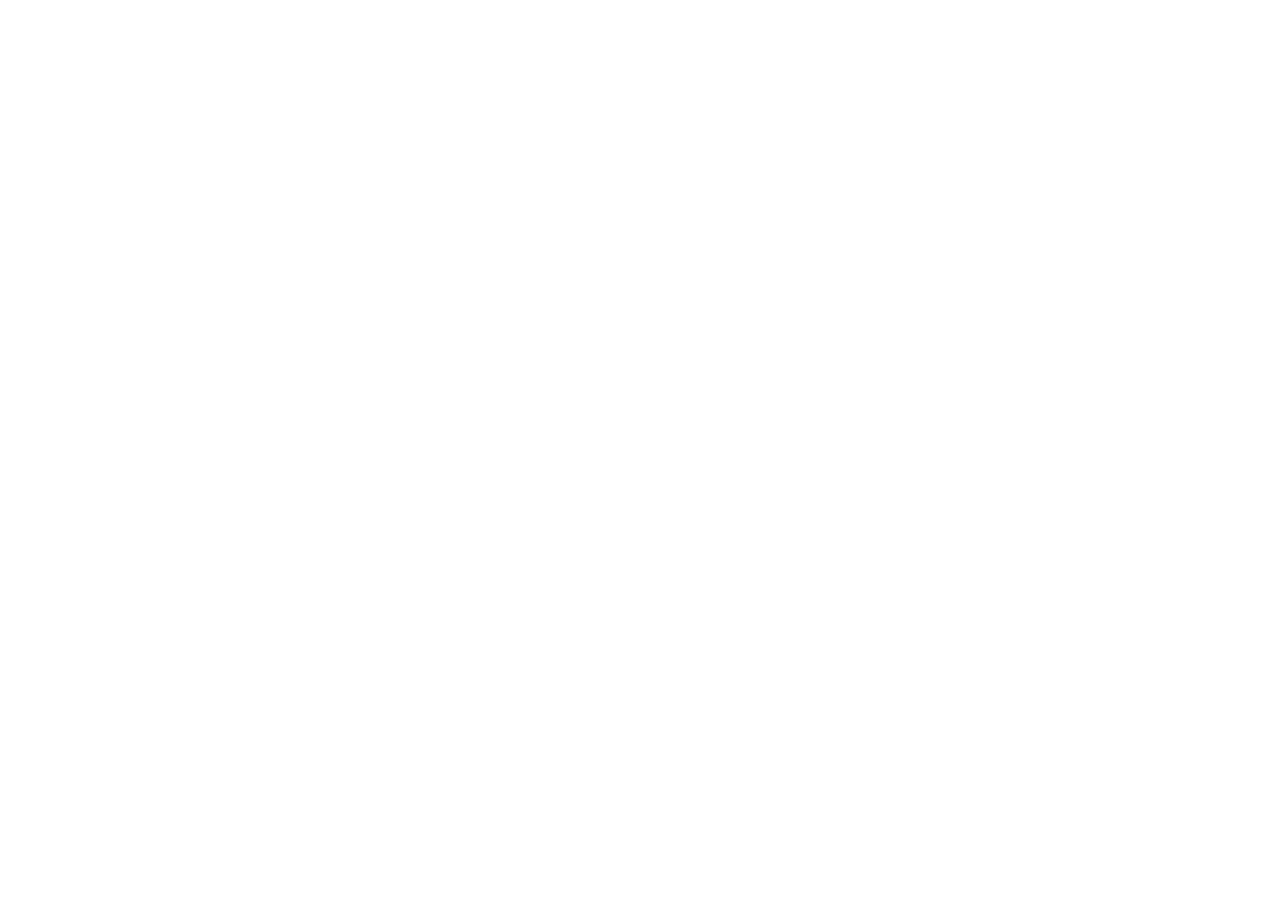
==== index.html @ 74f92b91 "初始化大事件项目" ====
<!DOCTYPE html>
<html lang="en">
    <head>
        <meta charset="UTF-8" />
        <meta name="viewport" content="width=device-width, initial-scale=1.0" />
        <title>大事件后台页面</title>
    </head>
    <body></body>
</html>
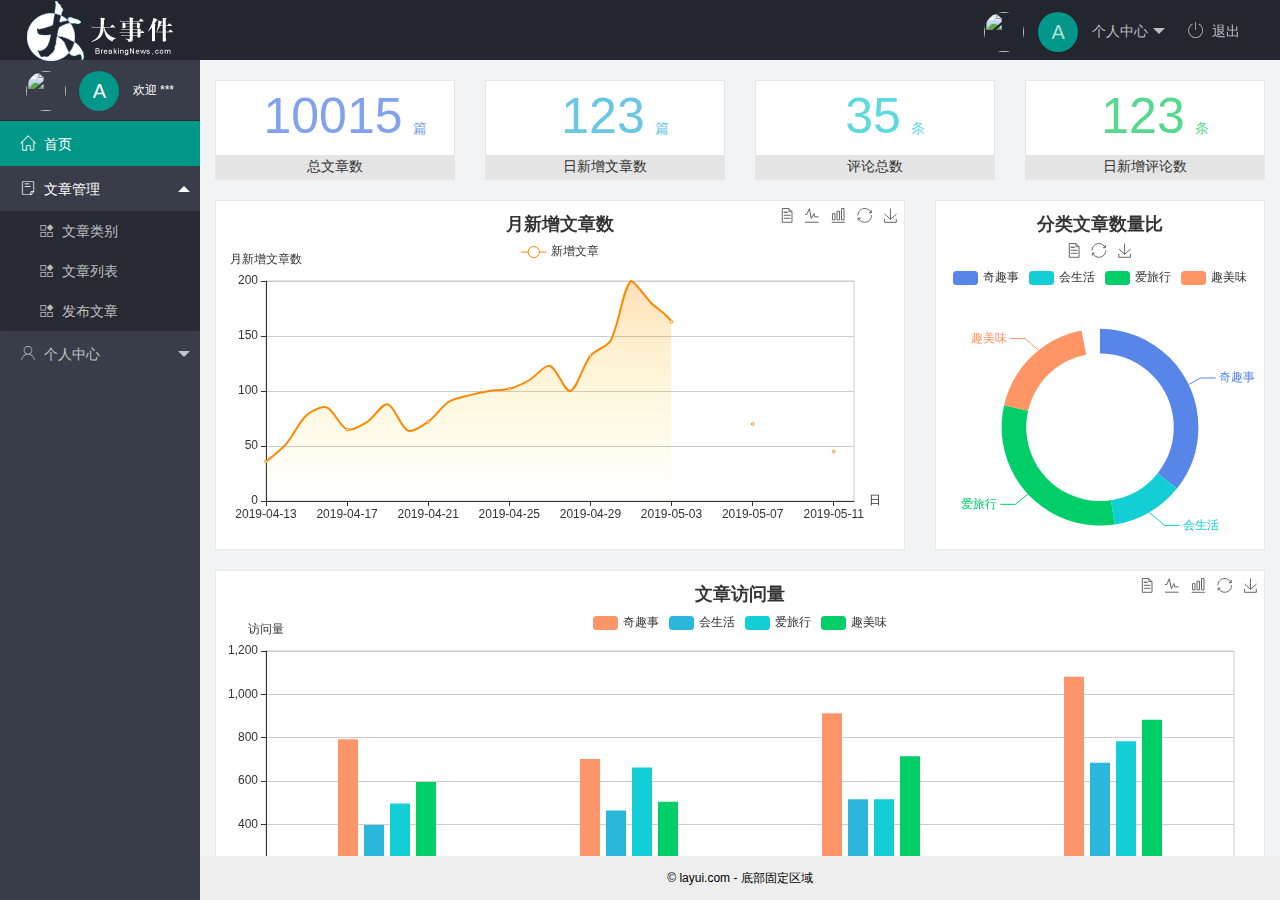
==== commit 07fc33dc: "首页功能完成" ====
--- a/index.html
+++ b/index.html
@@ -4,6 +4,138 @@
         <meta charset="UTF-8" />
         <meta name="viewport" content="width=device-width, initial-scale=1.0" />
         <title>大事件后台页面</title>
+        <link rel="stylesheet" href="/assets/lib/layui/css/layui.css" />
+        <link rel="stylesheet" href="/assets/fonts/iconfont.css" />
+        <link rel="stylesheet" href="/assets/css/index.css" />
     </head>
-    <body></body>
+    <body class="layui-layout-body">
+        <div class="layui-layout layui-layout-admin">
+            <div class="layui-header">
+                <div class="layui-logo">
+                    <img src="/assets/images/logo.png" alt="" />
+                </div>
+                <!-- 头部区域（可配合layui已有的水平导航） -->
+                <ul class="layui-nav layui-layout-right">
+                    <li class="layui-nav-item">
+                        <a href="javascript:;">
+                            <img
+                                src="http://t.cn/RCzsdCq"
+                                class="layui-nav-img"
+                            />
+                            <span class="text-avatar">A</span>
+                            个人中心
+                        </a>
+                        <dl class="layui-nav-child">
+                            <dd><a href="">基本资料</a></dd>
+                            <dd><a href="">更换头像</a></dd>
+                            <dd><a href="">更换密码</a></dd>
+                        </dl>
+                    </li>
+                    <li class="layui-nav-item">
+                        <a id="btnLogout" href="javascript:;"
+                            ><span class="iconfont icon-tuichu"></span>退出</a
+                        >
+                    </li>
+                </ul>
+            </div>
+
+            <div class="layui-side layui-bg-black">
+                <div class="layui-side-scroll">
+                    <div class="userinfo">
+                        <img src="http://t.cn/RCzsdCq" class="layui-nav-img" />
+                        <span class="text-avatar">A</span>
+                        <span id="welcome">欢迎 ***</span>
+                    </div>
+                    <!-- 左侧导航区域（可配合layui已有的垂直导航） -->
+                    <ul class="layui-nav layui-nav-tree" lay-shrink="all">
+                        <li class="layui-nav-item layui-this">
+                            <a href="/home/dashboard.html" target="fm"
+                                ><span class="iconfont icon-home"></span>首页</a
+                            >
+                        </li>
+                        <li class="layui-nav-item layui-nav-itemed">
+                            <a class="" href="javascript:;"
+                                ><span class="iconfont icon-16"></span
+                                >文章管理</a
+                            >
+                            <dl class="layui-nav-child">
+                                <dd>
+                                    <a href="javascript:;"
+                                        ><i
+                                            class="layui-icon layui-icon-app"
+                                        ></i
+                                        >文章类别</a
+                                    >
+                                </dd>
+                                <dd>
+                                    <a href="javascript:;"
+                                        ><i
+                                            class="layui-icon layui-icon-app"
+                                        ></i
+                                        >文章列表</a
+                                    >
+                                </dd>
+                                <dd>
+                                    <a href="javascript:;"
+                                        ><i
+                                            class="layui-icon layui-icon-app"
+                                        ></i
+                                        >发布文章</a
+                                    >
+                                </dd>
+                            </dl>
+                        </li>
+                        <li class="layui-nav-item">
+                            <a href="javascript:;"
+                                ><span class="iconfont icon-user"></span
+                                >个人中心</a
+                            >
+                            <dl class="layui-nav-child">
+                                <dd>
+                                    <a href="javascript:;"
+                                        ><i
+                                            class="layui-icon layui-icon-app"
+                                        ></i
+                                        >基本资料</a
+                                    >
+                                </dd>
+                                <dd>
+                                    <a href="javascript:;"
+                                        ><i
+                                            class="layui-icon layui-icon-app"
+                                        ></i
+                                        >更换头像</a
+                                    >
+                                </dd>
+                                <dd>
+                                    <a href="javascript:;"
+                                        ><i
+                                            class="layui-icon layui-icon-app"
+                                        ></i
+                                        >重置密码</a
+                                    >
+                                </dd>
+                            </dl>
+                        </li>
+                    </ul>
+                </div>
+            </div>
+
+            <div class="layui-body">
+                <!-- 内容主体区域 -->
+                <!-- <div style="padding: 15px;">内容主体区域</div> -->
+
+                <iframe name="fm" src="/home/dashboard.html"></iframe>
+            </div>
+
+            <div class="layui-footer">
+                <!-- 底部固定区域 -->
+                © layui.com - 底部固定区域
+            </div>
+        </div>
+        <script src="/assets/lib/layui/layui.all.js"></script>
+        <script src="/assets/lib/jquery.js"></script>
+        <script src="/assets/js/baseAPI.js"></script>
+        <script src="/assets/js/index.js"></script>
+    </body>
 </html>
--- a/assets/lib/layui/css/layui.css
+++ b/assets/lib/layui/css/layui.css
@@ -0,0 +1,2 @@
+/** layui-v2.5.5 MIT License By https://www.layui.com */
+ .layui-inline,img{display:inline-block;vertical-align:middle}h1,h2,h3,h4,h5,h6{font-weight:400}.layui-edge,.layui-header,.layui-inline,.layui-main{position:relative}.layui-body,.layui-edge,.layui-elip{overflow:hidden}.layui-btn,.layui-edge,.layui-inline,img{vertical-align:middle}.layui-btn,.layui-disabled,.layui-icon,.layui-unselect{-moz-user-select:none;-webkit-user-select:none;-ms-user-select:none}.layui-elip,.layui-form-checkbox span,.layui-form-pane .layui-form-label{text-overflow:ellipsis;white-space:nowrap}.layui-breadcrumb,.layui-tree-btnGroup{visibility:hidden}blockquote,body,button,dd,div,dl,dt,form,h1,h2,h3,h4,h5,h6,input,li,ol,p,pre,td,textarea,th,ul{margin:0;padding:0;-webkit-tap-highlight-color:rgba(0,0,0,0)}a:active,a:hover{outline:0}img{border:none}li{list-style:none}table{border-collapse:collapse;border-spacing:0}h4,h5,h6{font-size:100%}button,input,optgroup,option,select,textarea{font-family:inherit;font-size:inherit;font-style:inherit;font-weight:inherit;outline:0}pre{white-space:pre-wrap;white-space:-moz-pre-wrap;white-space:-pre-wrap;white-space:-o-pre-wrap;word-wrap:break-word}body{line-height:24px;font:14px Helvetica Neue,Helvetica,PingFang SC,Tahoma,Arial,sans-serif}hr{height:1px;margin:10px 0;border:0;clear:both}a{color:#333;text-decoration:none}a:hover{color:#777}a cite{font-style:normal;*cursor:pointer}.layui-border-box,.layui-border-box *{box-sizing:border-box}.layui-box,.layui-box *{box-sizing:content-box}.layui-clear{clear:both;*zoom:1}.layui-clear:after{content:'\20';clear:both;*zoom:1;display:block;height:0}.layui-inline{*display:inline;*zoom:1}.layui-edge{display:inline-block;width:0;height:0;border-width:6px;border-style:dashed;border-color:transparent}.layui-edge-top{top:-4px;border-bottom-color:#999;border-bottom-style:solid}.layui-edge-right{border-left-color:#999;border-left-style:solid}.layui-edge-bottom{top:2px;border-top-color:#999;border-top-style:solid}.layui-edge-left{border-right-color:#999;border-right-style:solid}.layui-disabled,.layui-disabled:hover{color:#d2d2d2!important;cursor:not-allowed!important}.layui-circle{border-radius:100%}.layui-show{display:block!important}.layui-hide{display:none!important}@font-face{font-family:layui-icon;src:url(../font/iconfont.eot?v=250);src:url(../font/iconfont.eot?v=250#iefix) format('embedded-opentype'),url(../font/iconfont.woff2?v=250) format('woff2'),url(../font/iconfont.woff?v=250) format('woff'),url(../font/iconfont.ttf?v=250) format('truetype'),url(../font/iconfont.svg?v=250#layui-icon) format('svg')}.layui-icon{font-family:layui-icon!important;font-size:16px;font-style:normal;-webkit-font-smoothing:antialiased;-moz-osx-font-smoothing:grayscale}.layui-icon-reply-fill:before{content:"\e611"}.layui-icon-set-fill:before{content:"\e614"}.layui-icon-menu-fill:before{content:"\e60f"}.layui-icon-search:before{content:"\e615"}.layui-icon-share:before{content:"\e641"}.layui-icon-set-sm:before{content:"\e620"}.layui-icon-engine:before{content:"\e628"}.layui-icon-close:before{content:"\1006"}.layui-icon-close-fill:before{content:"\1007"}.layui-icon-chart-screen:before{content:"\e629"}.layui-icon-star:before{content:"\e600"}.layui-icon-circle-dot:before{content:"\e617"}.layui-icon-chat:before{content:"\e606"}.layui-icon-release:before{content:"\e609"}.layui-icon-list:before{content:"\e60a"}.layui-icon-chart:before{content:"\e62c"}.layui-icon-ok-circle:before{content:"\1005"}.layui-icon-layim-theme:before{content:"\e61b"}.layui-icon-table:before{content:"\e62d"}.layui-icon-right:before{content:"\e602"}.layui-icon-left:before{content:"\e603"}.layui-icon-cart-simple:before{content:"\e698"}.layui-icon-face-cry:before{content:"\e69c"}.layui-icon-face-smile:before{content:"\e6af"}.layui-icon-survey:before{content:"\e6b2"}.layui-icon-tree:before{content:"\e62e"}.layui-icon-upload-circle:before{content:"\e62f"}.layui-icon-add-circle:before{content:"\e61f"}.layui-icon-download-circle:before{content:"\e601"}.layui-icon-templeate-1:before{content:"\e630"}.layui-icon-util:before{content:"\e631"}.layui-icon-face-surprised:before{content:"\e664"}.layui-icon-edit:before{content:"\e642"}.layui-icon-speaker:before{content:"\e645"}.layui-icon-down:before{content:"\e61a"}.layui-icon-file:before{content:"\e621"}.layui-icon-layouts:before{content:"\e632"}.layui-icon-rate-half:before{content:"\e6c9"}.layui-icon-add-circle-fine:before{content:"\e608"}.layui-icon-prev-circle:before{content:"\e633"}.layui-icon-read:before{content:"\e705"}.layui-icon-404:before{content:"\e61c"}.layui-icon-carousel:before{content:"\e634"}.layui-icon-help:before{content:"\e607"}.layui-icon-code-circle:before{content:"\e635"}.layui-icon-water:before{content:"\e636"}.layui-icon-username:before{content:"\e66f"}.layui-icon-find-fill:before{content:"\e670"}.layui-icon-about:before{content:"\e60b"}.layui-icon-location:before{content:"\e715"}.layui-icon-up:before{content:"\e619"}.layui-icon-pause:before{content:"\e651"}.layui-icon-date:before{content:"\e637"}.layui-icon-layim-uploadfile:before{content:"\e61d"}.layui-icon-delete:before{content:"\e640"}.layui-icon-play:before{content:"\e652"}.layui-icon-top:before{content:"\e604"}.layui-icon-friends:before{content:"\e612"}.layui-icon-refresh-3:before{content:"\e9aa"}.layui-icon-ok:before{content:"\e605"}.layui-icon-layer:before{content:"\e638"}.layui-icon-face-smile-fine:before{content:"\e60c"}.layui-icon-dollar:before{content:"\e659"}.layui-icon-group:before{content:"\e613"}.layui-icon-layim-download:before{content:"\e61e"}.layui-icon-picture-fine:before{content:"\e60d"}.layui-icon-link:before{content:"\e64c"}.layui-icon-diamond:before{content:"\e735"}.layui-icon-log:before{content:"\e60e"}.layui-icon-rate-solid:before{content:"\e67a"}.layui-icon-fonts-del:before{content:"\e64f"}.layui-icon-unlink:before{content:"\e64d"}.layui-icon-fonts-clear:before{content:"\e639"}.layui-icon-triangle-r:before{content:"\e623"}.layui-icon-circle:before{content:"\e63f"}.layui-icon-radio:before{content:"\e643"}.layui-icon-align-center:before{content:"\e647"}.layui-icon-align-right:before{content:"\e648"}.layui-icon-align-left:before{content:"\e649"}.layui-icon-loading-1:before{content:"\e63e"}.layui-icon-return:before{content:"\e65c"}.layui-icon-fonts-strong:before{content:"\e62b"}.layui-icon-upload:before{content:"\e67c"}.layui-icon-dialogue:before{content:"\e63a"}.layui-icon-video:before{content:"\e6ed"}.layui-icon-headset:before{content:"\e6fc"}.layui-icon-cellphone-fine:before{content:"\e63b"}.layui-icon-add-1:before{content:"\e654"}.layui-icon-face-smile-b:before{content:"\e650"}.layui-icon-fonts-html:before{content:"\e64b"}.layui-icon-form:before{content:"\e63c"}.layui-icon-cart:before{content:"\e657"}.layui-icon-camera-fill:before{content:"\e65d"}.layui-icon-tabs:before{content:"\e62a"}.layui-icon-fonts-code:before{content:"\e64e"}.layui-icon-fire:before{content:"\e756"}.layui-icon-set:before{content:"\e716"}.layui-icon-fonts-u:before{content:"\e646"}.layui-icon-triangle-d:before{content:"\e625"}.layui-icon-tips:before{content:"\e702"}.layui-icon-picture:before{content:"\e64a"}.layui-icon-more-vertical:before{content:"\e671"}.layui-icon-flag:before{content:"\e66c"}.layui-icon-loading:before{content:"\e63d"}.layui-icon-fonts-i:before{content:"\e644"}.layui-icon-refresh-1:before{content:"\e666"}.layui-icon-rmb:before{content:"\e65e"}.layui-icon-home:before{content:"\e68e"}.layui-icon-user:before{content:"\e770"}.layui-icon-notice:before{content:"\e667"}.layui-icon-login-weibo:before{content:"\e675"}.layui-icon-voice:before{content:"\e688"}.layui-icon-upload-drag:before{content:"\e681"}.layui-icon-login-qq:before{content:"\e676"}.layui-icon-snowflake:before{content:"\e6b1"}.layui-icon-file-b:before{content:"\e655"}.layui-icon-template:before{content:"\e663"}.layui-icon-auz:before{content:"\e672"}.layui-icon-console:before{content:"\e665"}.layui-icon-app:before{content:"\e653"}.layui-icon-prev:before{content:"\e65a"}.layui-icon-website:before{content:"\e7ae"}.layui-icon-next:before{content:"\e65b"}.layui-icon-component:before{content:"\e857"}.layui-icon-more:before{content:"\e65f"}.layui-icon-login-wechat:before{content:"\e677"}.layui-icon-shrink-right:before{content:"\e668"}.layui-icon-spread-left:before{content:"\e66b"}.layui-icon-camera:before{content:"\e660"}.layui-icon-note:before{content:"\e66e"}.layui-icon-refresh:before{content:"\e669"}.layui-icon-female:before{content:"\e661"}.layui-icon-male:before{content:"\e662"}.layui-icon-password:before{content:"\e673"}.layui-icon-senior:before{content:"\e674"}.layui-icon-theme:before{content:"\e66a"}.layui-icon-tread:before{content:"\e6c5"}.layui-icon-praise:before{content:"\e6c6"}.layui-icon-star-fill:before{content:"\e658"}.layui-icon-rate:before{content:"\e67b"}.layui-icon-template-1:before{content:"\e656"}.layui-icon-vercode:before{content:"\e679"}.layui-icon-cellphone:before{content:"\e678"}.layui-icon-screen-full:before{content:"\e622"}.layui-icon-screen-restore:before{content:"\e758"}.layui-icon-cols:before{content:"\e610"}.layui-icon-export:before{content:"\e67d"}.layui-icon-print:before{content:"\e66d"}.layui-icon-slider:before{content:"\e714"}.layui-icon-addition:before{content:"\e624"}.layui-icon-subtraction:before{content:"\e67e"}.layui-icon-service:before{content:"\e626"}.layui-icon-transfer:before{content:"\e691"}.layui-main{width:1140px;margin:0 auto}.layui-header{z-index:1000;height:60px}.layui-header a:hover{transition:all .5s;-webkit-transition:all .5s}.layui-side{position:fixed;left:0;top:0;bottom:0;z-index:999;width:200px;overflow-x:hidden}.layui-side-scroll{position:relative;width:220px;height:100%;overflow-x:hidden}.layui-body{position:absolute;left:200px;right:0;top:0;bottom:0;z-index:998;width:auto;overflow-y:auto;box-sizing:border-box}.layui-layout-body{overflow:hidden}.layui-layout-admin .layui-header{background-color:#23262E}.layui-layout-admin .layui-side{top:60px;width:200px;overflow-x:hidden}.layui-layout-admin .layui-body{position:fixed;top:60px;bottom:44px}.layui-layout-admin .layui-main{width:auto;margin:0 15px}.layui-layout-admin .layui-footer{position:fixed;left:200px;right:0;bottom:0;height:44px;line-height:44px;padding:0 15px;background-color:#eee}.layui-layout-admin .layui-logo{position:absolute;left:0;top:0;width:200px;height:100%;line-height:60px;text-align:center;color:#009688;font-size:16px}.layui-layout-admin .layui-header .layui-nav{background:0 0}.layui-layout-left{position:absolute!important;left:200px;top:0}.layui-layout-right{position:absolute!important;right:0;top:0}.layui-container{position:relative;margin:0 auto;padding:0 15px;box-sizing:border-box}.layui-fluid{position:relative;margin:0 auto;padding:0 15px}.layui-row:after,.layui-row:before{content:'';display:block;clear:both}.layui-col-lg1,.layui-col-lg10,.layui-col-lg11,.layui-col-lg12,.layui-col-lg2,.layui-col-lg3,.layui-col-lg4,.layui-col-lg5,.layui-col-lg6,.layui-col-lg7,.layui-col-lg8,.layui-col-lg9,.layui-col-md1,.layui-col-md10,.layui-col-md11,.layui-col-md12,.layui-col-md2,.layui-col-md3,.layui-col-md4,.layui-col-md5,.layui-col-md6,.layui-col-md7,.layui-col-md8,.layui-col-md9,.layui-col-sm1,.layui-col-sm10,.layui-col-sm11,.layui-col-sm12,.layui-col-sm2,.layui-col-sm3,.layui-col-sm4,.layui-col-sm5,.layui-col-sm6,.layui-col-sm7,.layui-col-sm8,.layui-col-sm9,.layui-col-xs1,.layui-col-xs10,.layui-col-xs11,.layui-col-xs12,.layui-col-xs2,.layui-col-xs3,.layui-col-xs4,.layui-col-xs5,.layui-col-xs6,.layui-col-xs7,.layui-col-xs8,.layui-col-xs9{position:relative;display:block;box-sizing:border-box}.layui-col-xs1,.layui-col-xs10,.layui-col-xs11,.layui-col-xs12,.layui-col-xs2,.layui-col-xs3,.layui-col-xs4,.layui-col-xs5,.layui-col-xs6,.layui-col-xs7,.layui-col-xs8,.layui-col-xs9{float:left}.layui-col-xs1{width:8.33333333%}.layui-col-xs2{width:16.66666667%}.layui-col-xs3{width:25%}.layui-col-xs4{width:33.33333333%}.layui-col-xs5{width:41.66666667%}.layui-col-xs6{width:50%}.layui-col-xs7{width:58.33333333%}.layui-col-xs8{width:66.66666667%}.layui-col-xs9{width:75%}.layui-col-xs10{width:83.33333333%}.layui-col-xs11{width:91.66666667%}.layui-col-xs12{width:100%}.layui-col-xs-offset1{margin-left:8.33333333%}.layui-col-xs-offset2{margin-left:16.66666667%}.layui-col-xs-offset3{margin-left:25%}.layui-col-xs-offset4{margin-left:33.33333333%}.layui-col-xs-offset5{margin-left:41.66666667%}.layui-col-xs-offset6{margin-left:50%}.layui-col-xs-offset7{margin-left:58.33333333%}.layui-col-xs-offset8{margin-left:66.66666667%}.layui-col-xs-offset9{margin-left:75%}.layui-col-xs-offset10{margin-left:83.33333333%}.layui-col-xs-offset11{margin-left:91.66666667%}.layui-col-xs-offset12{margin-left:100%}@media screen and (max-width:768px){.layui-hide-xs{display:none!important}.layui-show-xs-block{display:block!important}.layui-show-xs-inline{display:inline!important}.layui-show-xs-inline-block{display:inline-block!important}}@media screen and (min-width:768px){.layui-container{width:750px}.layui-hide-sm{display:none!important}.layui-show-sm-block{display:block!important}.layui-show-sm-inline{display:inline!important}.layui-show-sm-inline-block{display:inline-block!important}.layui-col-sm1,.layui-col-sm10,.layui-col-sm11,.layui-col-sm12,.layui-col-sm2,.layui-col-sm3,.layui-col-sm4,.layui-col-sm5,.layui-col-sm6,.layui-col-sm7,.layui-col-sm8,.layui-col-sm9{float:left}.layui-col-sm1{width:8.33333333%}.layui-col-sm2{width:16.66666667%}.layui-col-sm3{width:25%}.layui-col-sm4{width:33.33333333%}.layui-col-sm5{width:41.66666667%}.layui-col-sm6{width:50%}.layui-col-sm7{width:58.33333333%}.layui-col-sm8{width:66.66666667%}.layui-col-sm9{width:75%}.layui-col-sm10{width:83.33333333%}.layui-col-sm11{width:91.66666667%}.layui-col-sm12{width:100%}.layui-col-sm-offset1{margin-left:8.33333333%}.layui-col-sm-offset2{margin-left:16.66666667%}.layui-col-sm-offset3{margin-left:25%}.layui-col-sm-offset4{margin-left:33.33333333%}.layui-col-sm-offset5{margin-left:41.66666667%}.layui-col-sm-offset6{margin-left:50%}.layui-col-sm-offset7{margin-left:58.33333333%}.layui-col-sm-offset8{margin-left:66.66666667%}.layui-col-sm-offset9{margin-left:75%}.layui-col-sm-offset10{margin-left:83.33333333%}.layui-col-sm-offset11{margin-left:91.66666667%}.layui-col-sm-offset12{margin-left:100%}}@media screen and (min-width:992px){.layui-container{width:970px}.layui-hide-md{display:none!important}.layui-show-md-block{display:block!important}.layui-show-md-inline{display:inline!important}.layui-show-md-inline-block{display:inline-block!important}.layui-col-md1,.layui-col-md10,.layui-col-md11,.layui-col-md12,.layui-col-md2,.layui-col-md3,.layui-col-md4,.layui-col-md5,.layui-col-md6,.layui-col-md7,.layui-col-md8,.layui-col-md9{float:left}.layui-col-md1{width:8.33333333%}.layui-col-md2{width:16.66666667%}.layui-col-md3{width:25%}.layui-col-md4{width:33.33333333%}.layui-col-md5{width:41.66666667%}.layui-col-md6{width:50%}.layui-col-md7{width:58.33333333%}.layui-col-md8{width:66.66666667%}.layui-col-md9{width:75%}.layui-col-md10{width:83.33333333%}.layui-col-md11{width:91.66666667%}.layui-col-md12{width:100%}.layui-col-md-offset1{margin-left:8.33333333%}.layui-col-md-offset2{margin-left:16.66666667%}.layui-col-md-offset3{margin-left:25%}.layui-col-md-offset4{margin-left:33.33333333%}.layui-col-md-offset5{margin-left:41.66666667%}.layui-col-md-offset6{margin-left:50%}.layui-col-md-offset7{margin-left:58.33333333%}.layui-col-md-offset8{margin-left:66.66666667%}.layui-col-md-offset9{margin-left:75%}.layui-col-md-offset10{margin-left:83.33333333%}.layui-col-md-offset11{margin-left:91.66666667%}.layui-col-md-offset12{margin-left:100%}}@media screen and (min-width:1200px){.layui-container{width:1170px}.layui-hide-lg{display:none!important}.layui-show-lg-block{display:block!important}.layui-show-lg-inline{display:inline!important}.layui-show-lg-inline-block{display:inline-block!important}.layui-col-lg1,.layui-col-lg10,.layui-col-lg11,.layui-col-lg12,.layui-col-lg2,.layui-col-lg3,.layui-col-lg4,.layui-col-lg5,.layui-col-lg6,.layui-col-lg7,.layui-col-lg8,.layui-col-lg9{float:left}.layui-col-lg1{width:8.33333333%}.layui-col-lg2{width:16.66666667%}.layui-col-lg3{width:25%}.layui-col-lg4{width:33.33333333%}.layui-col-lg5{width:41.66666667%}.layui-col-lg6{width:50%}.layui-col-lg7{width:58.33333333%}.layui-col-lg8{width:66.66666667%}.layui-col-lg9{width:75%}.layui-col-lg10{width:83.33333333%}.layui-col-lg11{width:91.66666667%}.layui-col-lg12{width:100%}.layui-col-lg-offset1{margin-left:8.33333333%}.layui-col-lg-offset2{margin-left:16.66666667%}.layui-col-lg-offset3{margin-left:25%}.layui-col-lg-offset4{margin-left:33.33333333%}.layui-col-lg-offset5{margin-left:41.66666667%}.layui-col-lg-offset6{margin-left:50%}.layui-col-lg-offset7{margin-left:58.33333333%}.layui-col-lg-offset8{margin-left:66.66666667%}.layui-col-lg-offset9{margin-left:75%}.layui-col-lg-offset10{margin-left:83.33333333%}.layui-col-lg-offset11{margin-left:91.66666667%}.layui-col-lg-offset12{margin-left:100%}}.layui-col-space1{margin:-.5px}.layui-col-space1>*{padding:.5px}.layui-col-space3{margin:-1.5px}.layui-col-space3>*{padding:1.5px}.layui-col-space5{margin:-2.5px}.layui-col-space5>*{padding:2.5px}.layui-col-space8{margin:-3.5px}.layui-col-space8>*{padding:3.5px}.layui-col-space10{margin:-5px}.layui-col-space10>*{padding:5px}.layui-col-space12{margin:-6px}.layui-col-space12>*{padding:6px}.layui-col-space15{margin:-7.5px}.layui-col-space15>*{padding:7.5px}.layui-col-space18{margin:-9px}.layui-col-space18>*{padding:9px}.layui-col-space20{margin:-10px}.layui-col-space20>*{padding:10px}.layui-col-space22{margin:-11px}.layui-col-space22>*{padding:11px}.layui-col-space25{margin:-12.5px}.layui-col-space25>*{padding:12.5px}.layui-col-space30{margin:-15px}.layui-col-space30>*{padding:15px}.layui-btn,.layui-input,.layui-select,.layui-textarea,.layui-upload-button{outline:0;-webkit-appearance:none;transition:all .3s;-webkit-transition:all .3s;box-sizing:border-box}.layui-elem-quote{margin-bottom:10px;padding:15px;line-height:22px;border-left:5px solid #009688;border-radius:0 2px 2px 0;background-color:#f2f2f2}.layui-quote-nm{border-style:solid;border-width:1px 1px 1px 5px;background:0 0}.layui-elem-field{margin-bottom:10px;padding:0;border-width:1px;border-style:solid}.layui-elem-field legend{margin-left:20px;padding:0 10px;font-size:20px;font-weight:300}.layui-field-title{margin:10px 0 20px;border-width:1px 0 0}.layui-field-box{padding:10px 15px}.layui-field-title .layui-field-box{padding:10px 0}.layui-progress{position:relative;height:6px;border-radius:20px;background-color:#e2e2e2}.layui-progress-bar{position:absolute;left:0;top:0;width:0;max-width:100%;height:6px;border-radius:20px;text-align:right;background-color:#5FB878;transition:all .3s;-webkit-transition:all .3s}.layui-progress-big,.layui-progress-big .layui-progress-bar{height:18px;line-height:18px}.layui-progress-text{position:relative;top:-20px;line-height:18px;font-size:12px;color:#666}.layui-progress-big .layui-progress-text{position:static;padding:0 10px;color:#fff}.layui-collapse{border-width:1px;border-style:solid;border-radius:2px}.layui-colla-content,.layui-colla-item{border-top-width:1px;border-top-style:solid}.layui-colla-item:first-child{border-top:none}.layui-colla-title{position:relative;height:42px;line-height:42px;padding:0 15px 0 35px;color:#333;background-color:#f2f2f2;cursor:pointer;font-size:14px;overflow:hidden}.layui-colla-content{display:none;padding:10px 15px;line-height:22px;color:#666}.layui-colla-icon{position:absolute;left:15px;top:0;font-size:14px}.layui-card{margin-bottom:15px;border-radius:2px;background-color:#fff;box-shadow:0 1px 2px 0 rgba(0,0,0,.05)}.layui-card:last-child{margin-bottom:0}.layui-card-header{position:relative;height:42px;line-height:42px;padding:0 15px;border-bottom:1px solid #f6f6f6;color:#333;border-radius:2px 2px 0 0;font-size:14px}.layui-bg-black,.layui-bg-blue,.layui-bg-cyan,.layui-bg-green,.layui-bg-orange,.layui-bg-red{color:#fff!important}.layui-card-body{position:relative;padding:10px 15px;line-height:24px}.layui-card-body[pad15]{padding:15px}.layui-card-body[pad20]{padding:20px}.layui-card-body .layui-table{margin:5px 0}.layui-card .layui-tab{margin:0}.layui-panel-window{position:relative;padding:15px;border-radius:0;border-top:5px solid #E6E6E6;background-color:#fff}.layui-auxiliar-moving{position:fixed;left:0;right:0;top:0;bottom:0;width:100%;height:100%;background:0 0;z-index:9999999999}.layui-form-label,.layui-form-mid,.layui-form-select,.layui-input-block,.layui-input-inline,.layui-textarea{position:relative}.layui-bg-red{background-color:#FF5722!important}.layui-bg-orange{background-color:#FFB800!important}.layui-bg-green{background-color:#009688!important}.layui-bg-cyan{background-color:#2F4056!important}.layui-bg-blue{background-color:#1E9FFF!important}.layui-bg-black{background-color:#393D49!important}.layui-bg-gray{background-color:#eee!important;color:#666!important}.layui-badge-rim,.layui-colla-content,.layui-colla-item,.layui-collapse,.layui-elem-field,.layui-form-pane .layui-form-item[pane],.layui-form-pane .layui-form-label,.layui-input,.layui-layedit,.layui-layedit-tool,.layui-quote-nm,.layui-select,.layui-tab-bar,.layui-tab-card,.layui-tab-title,.layui-tab-title .layui-this:after,.layui-textarea{border-color:#e6e6e6}.layui-timeline-item:before,hr{background-color:#e6e6e6}.layui-text{line-height:22px;font-size:14px;color:#666}.layui-text h1,.layui-text h2,.layui-text h3{font-weight:500;color:#333}.layui-text h1{font-size:30px}.layui-text h2{font-size:24px}.layui-text h3{font-size:18px}.layui-text a:not(.layui-btn){color:#01AAED}.layui-text a:not(.layui-btn):hover{text-decoration:underline}.layui-text ul{padding:5px 0 5px 15px}.layui-text ul li{margin-top:5px;list-style-type:disc}.layui-text em,.layui-word-aux{color:#999!important;padding:0 5px!important}.layui-btn{display:inline-block;height:38px;line-height:38px;padding:0 18px;background-color:#009688;color:#fff;white-space:nowrap;text-align:center;font-size:14px;border:none;border-radius:2px;cursor:pointer}.layui-btn:hover{opacity:.8;filter:alpha(opacity=80);color:#fff}.layui-btn:active{opacity:1;filter:alpha(opacity=100)}.layui-btn+.layui-btn{margin-left:10px}.layui-btn-container{font-size:0}.layui-btn-container .layui-btn{margin-right:10px;margin-bottom:10px}.layui-btn-container .layui-btn+.layui-btn{margin-left:0}.layui-table .layui-btn-container .layui-btn{margin-bottom:9px}.layui-btn-radius{border-radius:100px}.layui-btn .layui-icon{margin-right:3px;font-size:18px;vertical-align:bottom;vertical-align:middle\9}.layui-btn-primary{border:1px solid #C9C9C9;background-color:#fff;color:#555}.layui-btn-primary:hover{border-color:#009688;color:#333}.layui-btn-normal{background-color:#1E9FFF}.layui-btn-warm{background-color:#FFB800}.layui-btn-danger{background-color:#FF5722}.layui-btn-checked{background-color:#5FB878}.layui-btn-disabled,.layui-btn-disabled:active,.layui-btn-disabled:hover{border:1px solid #e6e6e6;background-color:#FBFBFB;color:#C9C9C9;cursor:not-allowed;opacity:1}.layui-btn-lg{height:44px;line-height:44px;padding:0 25px;font-size:16px}.layui-btn-sm{height:30px;line-height:30px;padding:0 10px;font-size:12px}.layui-btn-sm i{font-size:16px!important}.layui-btn-xs{height:22px;line-height:22px;padding:0 5px;font-size:12px}.layui-btn-xs i{font-size:14px!important}.layui-btn-group{display:inline-block;vertical-align:middle;font-size:0}.layui-btn-group .layui-btn{margin-left:0!important;margin-right:0!important;border-left:1px solid rgba(255,255,255,.5);border-radius:0}.layui-btn-group .layui-btn-primary{border-left:none}.layui-btn-group .layui-btn-primary:hover{border-color:#C9C9C9;color:#009688}.layui-btn-group .layui-btn:first-child{border-left:none;border-radius:2px 0 0 2px}.layui-btn-group .layui-btn-primary:first-child{border-left:1px solid #c9c9c9}.layui-btn-group .layui-btn:last-child{border-radius:0 2px 2px 0}.layui-btn-group .layui-btn+.layui-btn{margin-left:0}.layui-btn-group+.layui-btn-group{margin-left:10px}.layui-btn-fluid{width:100%}.layui-input,.layui-select,.layui-textarea{height:38px;line-height:1.3;line-height:38px\9;border-width:1px;border-style:solid;background-color:#fff;border-radius:2px}.layui-input::-webkit-input-placeholder,.layui-select::-webkit-input-placeholder,.layui-textarea::-webkit-input-placeholder{line-height:1.3}.layui-input,.layui-textarea{display:block;width:100%;padding-left:10px}.layui-input:hover,.layui-textarea:hover{border-color:#D2D2D2!important}.layui-input:focus,.layui-textarea:focus{border-color:#C9C9C9!important}.layui-textarea{min-height:100px;height:auto;line-height:20px;padding:6px 10px;resize:vertical}.layui-select{padding:0 10px}.layui-form input[type=checkbox],.layui-form input[type=radio],.layui-form select{display:none}.layui-form [lay-ignore]{display:initial}.layui-form-item{margin-bottom:15px;clear:both;*zoom:1}.layui-form-item:after{content:'\20';clear:both;*zoom:1;display:block;height:0}.layui-form-label{float:left;display:block;padding:9px 15px;width:80px;font-weight:400;line-height:20px;text-align:right}.layui-form-label-col{display:block;float:none;padding:9px 0;line-height:20px;text-align:left}.layui-form-item .layui-inline{margin-bottom:5px;margin-right:10px}.layui-input-block{margin-left:110px;min-height:36px}.layui-input-inline{display:inline-block;vertical-align:middle}.layui-form-item .layui-input-inline{float:left;width:190px;margin-right:10px}.layui-form-text .layui-input-inline{width:auto}.layui-form-mid{float:left;display:block;padding:9px 0!important;line-height:20px;margin-right:10px}.layui-form-danger+.layui-form-select .layui-input,.layui-form-danger:focus{border-color:#FF5722!important}.layui-form-select .layui-input{padding-right:30px;cursor:pointer}.layui-form-select .layui-edge{position:absolute;right:10px;top:50%;margin-top:-3px;cursor:pointer;border-width:6px;border-top-color:#c2c2c2;border-top-style:solid;transition:all .3s;-webkit-transition:all .3s}.layui-form-select dl{display:none;position:absolute;left:0;top:42px;padding:5px 0;z-index:899;min-width:100%;border:1px solid #d2d2d2;max-height:300px;overflow-y:auto;background-color:#fff;border-radius:2px;box-shadow:0 2px 4px rgba(0,0,0,.12);box-sizing:border-box}.layui-form-select dl dd,.layui-form-select dl dt{padding:0 10px;line-height:36px;white-space:nowrap;overflow:hidden;text-overflow:ellipsis}.layui-form-select dl dt{font-size:12px;color:#999}.layui-form-select dl dd{cursor:pointer}.layui-form-select dl dd:hover{background-color:#f2f2f2;-webkit-transition:.5s all;transition:.5s all}.layui-form-select .layui-select-group dd{padding-left:20px}.layui-form-select dl dd.layui-select-tips{padding-left:10px!important;color:#999}.layui-form-select dl dd.layui-this{background-color:#5FB878;color:#fff}.layui-form-checkbox,.layui-form-select dl dd.layui-disabled{background-color:#fff}.layui-form-selected dl{display:block}.layui-form-checkbox,.layui-form-checkbox *,.layui-form-switch{display:inline-block;vertical-align:middle}.layui-form-selected .layui-edge{margin-top:-9px;-webkit-transform:rotate(180deg);transform:rotate(180deg);margin-top:-3px\9}:root .layui-form-selected .layui-edge{margin-top:-9px\0/IE9}.layui-form-selectup dl{top:auto;bottom:42px}.layui-select-none{margin:5px 0;text-align:center;color:#999}.layui-select-disabled .layui-disabled{border-color:#eee!important}.layui-select-disabled .layui-edge{border-top-color:#d2d2d2}.layui-form-checkbox{position:relative;height:30px;line-height:30px;margin-right:10px;padding-right:30px;cursor:pointer;font-size:0;-webkit-transition:.1s linear;transition:.1s linear;box-sizing:border-box}.layui-form-checkbox span{padding:0 10px;height:100%;font-size:14px;border-radius:2px 0 0 2px;background-color:#d2d2d2;color:#fff;overflow:hidden}.layui-form-checkbox:hover span{background-color:#c2c2c2}.layui-form-checkbox i{position:absolute;right:0;top:0;width:30px;height:28px;border:1px solid #d2d2d2;border-left:none;border-radius:0 2px 2px 0;color:#fff;font-size:20px;text-align:center}.layui-form-checkbox:hover i{border-color:#c2c2c2;color:#c2c2c2}.layui-form-checked,.layui-form-checked:hover{border-color:#5FB878}.layui-form-checked span,.layui-form-checked:hover span{background-color:#5FB878}.layui-form-checked i,.layui-form-checked:hover i{color:#5FB878}.layui-form-item .layui-form-checkbox{margin-top:4px}.layui-form-checkbox[lay-skin=primary]{height:auto!important;line-height:normal!important;min-width:18px;min-height:18px;border:none!important;margin-right:0;padding-left:28px;padding-right:0;background:0 0}.layui-form-checkbox[lay-skin=primary] span{padding-left:0;padding-right:15px;line-height:18px;background:0 0;color:#666}.layui-form-checkbox[lay-skin=primary] i{right:auto;left:0;width:16px;height:16px;line-height:16px;border:1px solid #d2d2d2;font-size:12px;border-radius:2px;background-color:#fff;-webkit-transition:.1s linear;transition:.1s linear}.layui-form-checkbox[lay-skin=primary]:hover i{border-color:#5FB878;color:#fff}.layui-form-checked[lay-skin=primary] i{border-color:#5FB878!important;background-color:#5FB878;color:#fff}.layui-checkbox-disbaled[lay-skin=primary] span{background:0 0!important;color:#c2c2c2}.layui-checkbox-disbaled[lay-skin=primary]:hover i{border-color:#d2d2d2}.layui-form-item .layui-form-checkbox[lay-skin=primary]{margin-top:10px}.layui-form-switch{position:relative;height:22px;line-height:22px;min-width:35px;padding:0 5px;margin-top:8px;border:1px solid #d2d2d2;border-radius:20px;cursor:pointer;background-color:#fff;-webkit-transition:.1s linear;transition:.1s linear}.layui-form-switch i{position:absolute;left:5px;top:3px;width:16px;height:16px;border-radius:20px;background-color:#d2d2d2;-webkit-transition:.1s linear;transition:.1s linear}.layui-form-switch em{position:relative;top:0;width:25px;margin-left:21px;padding:0!important;text-align:center!important;color:#999!important;font-style:normal!important;font-size:12px}.layui-form-onswitch{border-color:#5FB878;background-color:#5FB878}.layui-checkbox-disbaled,.layui-checkbox-disbaled i{border-color:#e2e2e2!important}.layui-form-onswitch i{left:100%;margin-left:-21px;background-color:#fff}.layui-form-onswitch em{margin-left:5px;margin-right:21px;color:#fff!important}.layui-checkbox-disbaled span{background-color:#e2e2e2!important}.layui-checkbox-disbaled:hover i{color:#fff!important}[lay-radio]{display:none}.layui-form-radio,.layui-form-radio *{display:inline-block;vertical-align:middle}.layui-form-radio{line-height:28px;margin:6px 10px 0 0;padding-right:10px;cursor:pointer;font-size:0}.layui-form-radio *{font-size:14px}.layui-form-radio>i{margin-right:8px;font-size:22px;color:#c2c2c2}.layui-form-radio>i:hover,.layui-form-radioed>i{color:#5FB878}.layui-radio-disbaled>i{color:#e2e2e2!important}.layui-form-pane .layui-form-label{width:110px;padding:8px 15px;height:38px;line-height:20px;border-width:1px;border-style:solid;border-radius:2px 0 0 2px;text-align:center;background-color:#FBFBFB;overflow:hidden;box-sizing:border-box}.layui-form-pane .layui-input-inline{margin-left:-1px}.layui-form-pane .layui-input-block{margin-left:110px;left:-1px}.layui-form-pane .layui-input{border-radius:0 2px 2px 0}.layui-form-pane .layui-form-text .layui-form-label{float:none;width:100%;border-radius:2px;box-sizing:border-box;text-align:left}.layui-form-pane .layui-form-text .layui-input-inline{display:block;margin:0;top:-1px;clear:both}.layui-form-pane .layui-form-text .layui-input-block{margin:0;left:0;top:-1px}.layui-form-pane .layui-form-text .layui-textarea{min-height:100px;border-radius:0 0 2px 2px}.layui-form-pane .layui-form-checkbox{margin:4px 0 4px 10px}.layui-form-pane .layui-form-radio,.layui-form-pane .layui-form-switch{margin-top:6px;margin-left:10px}.layui-form-pane .layui-form-item[pane]{position:relative;border-width:1px;border-style:solid}.layui-form-pane .layui-form-item[pane] .layui-form-label{position:absolute;left:0;top:0;height:100%;border-width:0 1px 0 0}.layui-form-pane .layui-form-item[pane] .layui-input-inline{margin-left:110px}@media screen and (max-width:450px){.layui-form-item .layui-form-label{text-overflow:ellipsis;overflow:hidden;white-space:nowrap}.layui-form-item .layui-inline{display:block;margin-right:0;margin-bottom:20px;clear:both}.layui-form-item .layui-inline:after{content:'\20';clear:both;display:block;height:0}.layui-form-item .layui-input-inline{display:block;float:none;left:-3px;width:auto;margin:0 0 10px 112px}.layui-form-item .layui-input-inline+.layui-form-mid{margin-left:110px;top:-5px;padding:0}.layui-form-item .layui-form-checkbox{margin-right:5px;margin-bottom:5px}}.layui-layedit{border-width:1px;border-style:solid;border-radius:2px}.layui-layedit-tool{padding:3px 5px;border-bottom-width:1px;border-bottom-style:solid;font-size:0}.layedit-tool-fixed{position:fixed;top:0;border-top:1px solid #e2e2e2}.layui-layedit-tool .layedit-tool-mid,.layui-layedit-tool .layui-icon{display:inline-block;vertical-align:middle;text-align:center;font-size:14px}.layui-layedit-tool .layui-icon{position:relative;width:32px;height:30px;line-height:30px;margin:3px 5px;color:#777;cursor:pointer;border-radius:2px}.layui-layedit-tool .layui-icon:hover{color:#393D49}.layui-layedit-tool .layui-icon:active{color:#000}.layui-layedit-tool .layedit-tool-active{background-color:#e2e2e2;color:#000}.layui-layedit-tool .layui-disabled,.layui-layedit-tool .layui-disabled:hover{color:#d2d2d2;cursor:not-allowed}.layui-layedit-tool .layedit-tool-mid{width:1px;height:18px;margin:0 10px;background-color:#d2d2d2}.layedit-tool-html{width:50px!important;font-size:30px!important}.layedit-tool-b,.layedit-tool-code,.layedit-tool-help{font-size:16px!important}.layedit-tool-d,.layedit-tool-face,.layedit-tool-image,.layedit-tool-unlink{font-size:18px!important}.layedit-tool-image input{position:absolute;font-size:0;left:0;top:0;width:100%;height:100%;opacity:.01;filter:Alpha(opacity=1);cursor:pointer}.layui-layedit-iframe iframe{display:block;width:100%}#LAY_layedit_code{overflow:hidden}.layui-laypage{display:inline-block;*display:inline;*zoom:1;vertical-align:middle;margin:10px 0;font-size:0}.layui-laypage>a:first-child,.layui-laypage>a:first-child em{border-radius:2px 0 0 2px}.layui-laypage>a:last-child,.layui-laypage>a:last-child em{border-radius:0 2px 2px 0}.layui-laypage>:first-child{margin-left:0!important}.layui-laypage>:last-child{margin-right:0!important}.layui-laypage a,.layui-laypage button,.layui-laypage input,.layui-laypage select,.layui-laypage span{border:1px solid #e2e2e2}.layui-laypage a,.layui-laypage span{display:inline-block;*display:inline;*zoom:1;vertical-align:middle;padding:0 15px;height:28px;line-height:28px;margin:0 -1px 5px 0;background-color:#fff;color:#333;font-size:12px}.layui-flow-more a *,.layui-laypage input,.layui-table-view select[lay-ignore]{display:inline-block}.layui-laypage a:hover{color:#009688}.layui-laypage em{font-style:normal}.layui-laypage .layui-laypage-spr{color:#999;font-weight:700}.layui-laypage a{text-decoration:none}.layui-laypage .layui-laypage-curr{position:relative}.layui-laypage .layui-laypage-curr em{position:relative;color:#fff}.layui-laypage .layui-laypage-curr .layui-laypage-em{position:absolute;left:-1px;top:-1px;padding:1px;width:100%;height:100%;background-color:#009688}.layui-laypage-em{border-radius:2px}.layui-laypage-next em,.layui-laypage-prev em{font-family:Sim sun;font-size:16px}.layui-laypage .layui-laypage-count,.layui-laypage .layui-laypage-limits,.layui-laypage .layui-laypage-refresh,.layui-laypage .layui-laypage-skip{margin-left:10px;margin-right:10px;padding:0;border:none}.layui-laypage .layui-laypage-limits,.layui-laypage .layui-laypage-refresh{vertical-align:top}.layui-laypage .layui-laypage-refresh i{font-size:18px;cursor:pointer}.layui-laypage select{height:22px;padding:3px;border-radius:2px;cursor:pointer}.layui-laypage .layui-laypage-skip{height:30px;line-height:30px;color:#999}.layui-laypage button,.layui-laypage input{height:30px;line-height:30px;border-radius:2px;vertical-align:top;background-color:#fff;box-sizing:border-box}.layui-laypage input{width:40px;margin:0 10px;padding:0 3px;text-align:center}.layui-laypage input:focus,.layui-laypage select:focus{border-color:#009688!important}.layui-laypage button{margin-left:10px;padding:0 10px;cursor:pointer}.layui-table,.layui-table-view{margin:10px 0}.layui-flow-more{margin:10px 0;text-align:center;color:#999;font-size:14px}.layui-flow-more a{height:32px;line-height:32px}.layui-flow-more a *{vertical-align:top}.layui-flow-more a cite{padding:0 20px;border-radius:3px;background-color:#eee;color:#333;font-style:normal}.layui-flow-more a cite:hover{opacity:.8}.layui-flow-more a i{font-size:30px;color:#737383}.layui-table{width:100%;background-color:#fff;color:#666}.layui-table tr{transition:all .3s;-webkit-transition:all .3s}.layui-table th{text-align:left;font-weight:400}.layui-table tbody tr:hover,.layui-table thead tr,.layui-table-click,.layui-table-header,.layui-table-hover,.layui-table-mend,.layui-table-patch,.layui-table-tool,.layui-table-total,.layui-table-total tr,.layui-table[lay-even] tr:nth-child(even){background-color:#f2f2f2}.layui-table td,.layui-table th,.layui-table-col-set,.layui-table-fixed-r,.layui-table-grid-down,.layui-table-header,.layui-table-page,.layui-table-tips-main,.layui-table-tool,.layui-table-total,.layui-table-view,.layui-table[lay-skin=line],.layui-table[lay-skin=row]{border-width:1px;border-style:solid;border-color:#e6e6e6}.layui-table td,.layui-table th{position:relative;padding:9px 15px;min-height:20px;line-height:20px;font-size:14px}.layui-table[lay-skin=line] td,.layui-table[lay-skin=line] th{border-width:0 0 1px}.layui-table[lay-skin=row] td,.layui-table[lay-skin=row] th{border-width:0 1px 0 0}.layui-table[lay-skin=nob] td,.layui-table[lay-skin=nob] th{border:none}.layui-table img{max-width:100px}.layui-table[lay-size=lg] td,.layui-table[lay-size=lg] th{padding:15px 30px}.layui-table-view .layui-table[lay-size=lg] .layui-table-cell{height:40px;line-height:40px}.layui-table[lay-size=sm] td,.layui-table[lay-size=sm] th{font-size:12px;padding:5px 10px}.layui-table-view .layui-table[lay-size=sm] .layui-table-cell{height:20px;line-height:20px}.layui-table[lay-data]{display:none}.layui-table-box{position:relative;overflow:hidden}.layui-table-view .layui-table{position:relative;width:auto;margin:0}.layui-table-view .layui-table[lay-skin=line]{border-width:0 1px 0 0}.layui-table-view .layui-table[lay-skin=row]{border-width:0 0 1px}.layui-table-view .layui-table td,.layui-table-view .layui-table th{padding:5px 0;border-top:none;border-left:none}.layui-table-view .layui-table th.layui-unselect .layui-table-cell span{cursor:pointer}.layui-table-view .layui-table td{cursor:default}.layui-table-view .layui-table td[data-edit=text]{cursor:text}.layui-table-view .layui-form-checkbox[lay-skin=primary] i{width:18px;height:18px}.layui-table-view .layui-form-radio{line-height:0;padding:0}.layui-table-view .layui-form-radio>i{margin:0;font-size:20px}.layui-table-init{position:absolute;left:0;top:0;width:100%;height:100%;text-align:center;z-index:110}.layui-table-init .layui-icon{position:absolute;left:50%;top:50%;margin:-15px 0 0 -15px;font-size:30px;color:#c2c2c2}.layui-table-header{border-width:0 0 1px;overflow:hidden}.layui-table-header .layui-table{margin-bottom:-1px}.layui-table-tool .layui-inline[lay-event]{position:relative;width:26px;height:26px;padding:5px;line-height:16px;margin-right:10px;text-align:center;color:#333;border:1px solid #ccc;cursor:pointer;-webkit-transition:.5s all;transition:.5s all}.layui-table-tool .layui-inline[lay-event]:hover{border:1px solid #999}.layui-table-tool-temp{padding-right:120px}.layui-table-tool-self{position:absolute;right:17px;top:10px}.layui-table-tool .layui-table-tool-self .layui-inline[lay-event]{margin:0 0 0 10px}.layui-table-tool-panel{position:absolute;top:29px;left:-1px;padding:5px 0;min-width:150px;min-height:40px;border:1px solid #d2d2d2;text-align:left;overflow-y:auto;background-color:#fff;box-shadow:0 2px 4px rgba(0,0,0,.12)}.layui-table-cell,.layui-table-tool-panel li{overflow:hidden;text-overflow:ellipsis;white-space:nowrap}.layui-table-tool-panel li{padding:0 10px;line-height:30px;-webkit-transition:.5s all;transition:.5s all}.layui-table-tool-panel li .layui-form-checkbox[lay-skin=primary]{width:100%;padding-left:28px}.layui-table-tool-panel li:hover{background-color:#f2f2f2}.layui-table-tool-panel li .layui-form-checkbox[lay-skin=primary] i{position:absolute;left:0;top:0}.layui-table-tool-panel li .layui-form-checkbox[lay-skin=primary] span{padding:0}.layui-table-tool .layui-table-tool-self .layui-table-tool-panel{left:auto;right:-1px}.layui-table-col-set{position:absolute;right:0;top:0;width:20px;height:100%;border-width:0 0 0 1px;background-color:#fff}.layui-table-sort{width:10px;height:20px;margin-left:5px;cursor:pointer!important}.layui-table-sort .layui-edge{position:absolute;left:5px;border-width:5px}.layui-table-sort .layui-table-sort-asc{top:3px;border-top:none;border-bottom-style:solid;border-bottom-color:#b2b2b2}.layui-table-sort .layui-table-sort-asc:hover{border-bottom-color:#666}.layui-table-sort .layui-table-sort-desc{bottom:5px;border-bottom:none;border-top-style:solid;border-top-color:#b2b2b2}.layui-table-sort .layui-table-sort-desc:hover{border-top-color:#666}.layui-table-sort[lay-sort=asc] .layui-table-sort-asc{border-bottom-color:#000}.layui-table-sort[lay-sort=desc] .layui-table-sort-desc{border-top-color:#000}.layui-table-cell{height:28px;line-height:28px;padding:0 15px;position:relative;box-sizing:border-box}.layui-table-cell .layui-form-checkbox[lay-skin=primary]{top:-1px;padding:0}.layui-table-cell .layui-table-link{color:#01AAED}.laytable-cell-checkbox,.laytable-cell-numbers,.laytable-cell-radio,.laytable-cell-space{padding:0;text-align:center}.layui-table-body{position:relative;overflow:auto;margin-right:-1px;margin-bottom:-1px}.layui-table-body .layui-none{line-height:26px;padding:15px;text-align:center;color:#999}.layui-table-fixed{position:absolute;left:0;top:0;z-index:101}.layui-table-fixed .layui-table-body{overflow:hidden}.layui-table-fixed-l{box-shadow:0 -1px 8px rgba(0,0,0,.08)}.layui-table-fixed-r{left:auto;right:-1px;border-width:0 0 0 1px;box-shadow:-1px 0 8px rgba(0,0,0,.08)}.layui-table-fixed-r .layui-table-header{position:relative;overflow:visible}.layui-table-mend{position:absolute;right:-49px;top:0;height:100%;width:50px}.layui-table-tool{position:relative;z-index:890;width:100%;min-height:50px;line-height:30px;padding:10px 15px;border-width:0 0 1px}.layui-table-tool .layui-btn-container{margin-bottom:-10px}.layui-table-page,.layui-table-total{border-width:1px 0 0;margin-bottom:-1px;overflow:hidden}.layui-table-page{position:relative;width:100%;padding:7px 7px 0;height:41px;font-size:12px;white-space:nowrap}.layui-table-page>div{height:26px}.layui-table-page .layui-laypage{margin:0}.layui-table-page .layui-laypage a,.layui-table-page .layui-laypage span{height:26px;line-height:26px;margin-bottom:10px;border:none;background:0 0}.layui-table-page .layui-laypage a,.layui-table-page .layui-laypage span.layui-laypage-curr{padding:0 12px}.layui-table-page .layui-laypage span{margin-left:0;padding:0}.layui-table-page .layui-laypage .layui-laypage-prev{margin-left:-7px!important}.layui-table-page .layui-laypage .layui-laypage-curr .layui-laypage-em{left:0;top:0;padding:0}.layui-table-page .layui-laypage button,.layui-table-page .layui-laypage input{height:26px;line-height:26px}.layui-table-page .layui-laypage input{width:40px}.layui-table-page .layui-laypage button{padding:0 10px}.layui-table-page select{height:18px}.layui-table-patch .layui-table-cell{padding:0;width:30px}.layui-table-edit{position:absolute;left:0;top:0;width:100%;height:100%;padding:0 14px 1px;border-radius:0;box-shadow:1px 1px 20px rgba(0,0,0,.15)}.layui-table-edit:focus{border-color:#5FB878!important}select.layui-table-edit{padding:0 0 0 10px;border-color:#C9C9C9}.layui-table-view .layui-form-checkbox,.layui-table-view .layui-form-radio,.layui-table-view .layui-form-switch{top:0;margin:0;box-sizing:content-box}.layui-table-view .layui-form-checkbox{top:-1px;height:26px;line-height:26px}.layui-table-view .layui-form-checkbox i{height:26px}.layui-table-grid .layui-table-cell{overflow:visible}.layui-table-grid-down{position:absolute;top:0;right:0;width:26px;height:100%;padding:5px 0;border-width:0 0 0 1px;text-align:center;background-color:#fff;color:#999;cursor:pointer}.layui-table-grid-down .layui-icon{position:absolute;top:50%;left:50%;margin:-8px 0 0 -8px}.layui-table-grid-down:hover{background-color:#fbfbfb}body .layui-table-tips .layui-layer-content{background:0 0;padding:0;box-shadow:0 1px 6px rgba(0,0,0,.12)}.layui-table-tips-main{margin:-44px 0 0 -1px;max-height:150px;padding:8px 15px;font-size:14px;overflow-y:scroll;background-color:#fff;color:#666}.layui-table-tips-c{position:absolute;right:-3px;top:-13px;width:20px;height:20px;padding:3px;cursor:pointer;background-color:#666;border-radius:50%;color:#fff}.layui-table-tips-c:hover{background-color:#777}.layui-table-tips-c:before{position:relative;right:-2px}.layui-upload-file{display:none!important;opacity:.01;filter:Alpha(opacity=1)}.layui-upload-drag,.layui-upload-form,.layui-upload-wrap{display:inline-block}.layui-upload-list{margin:10px 0}.layui-upload-choose{padding:0 10px;color:#999}.layui-upload-drag{position:relative;padding:30px;border:1px dashed #e2e2e2;background-color:#fff;text-align:center;cursor:pointer;color:#999}.layui-upload-drag .layui-icon{font-size:50px;color:#009688}.layui-upload-drag[lay-over]{border-color:#009688}.layui-upload-iframe{position:absolute;width:0;height:0;border:0;visibility:hidden}.layui-upload-wrap{position:relative;vertical-align:middle}.layui-upload-wrap .layui-upload-file{display:block!important;position:absolute;left:0;top:0;z-index:10;font-size:100px;width:100%;height:100%;opacity:.01;filter:Alpha(opacity=1);cursor:pointer}.layui-transfer-active,.layui-transfer-box{display:inline-block;vertical-align:middle}.layui-transfer-box,.layui-transfer-header,.layui-transfer-search{border-width:0;border-style:solid;border-color:#e6e6e6}.layui-transfer-box{position:relative;border-width:1px;width:200px;height:360px;border-radius:2px;background-color:#fff}.layui-transfer-box .layui-form-checkbox{width:100%;margin:0!important}.layui-transfer-header{height:38px;line-height:38px;padding:0 10px;border-bottom-width:1px}.layui-transfer-search{position:relative;padding:10px;border-bottom-width:1px}.layui-transfer-search .layui-input{height:32px;padding-left:30px;font-size:12px}.layui-transfer-search .layui-icon-search{position:absolute;left:20px;top:50%;margin-top:-8px;color:#666}.layui-transfer-active{margin:0 15px}.layui-transfer-active .layui-btn{display:block;margin:0;padding:0 15px;background-color:#5FB878;border-color:#5FB878;color:#fff}.layui-transfer-active .layui-btn-disabled{background-color:#FBFBFB;border-color:#e6e6e6;color:#C9C9C9}.layui-transfer-active .layui-btn:first-child{margin-bottom:15px}.layui-transfer-active .layui-btn .layui-icon{margin:0;font-size:14px!important}.layui-transfer-data{padding:5px 0;overflow:auto}.layui-transfer-data li{height:32px;line-height:32px;padding:0 10px}.layui-transfer-data li:hover{background-color:#f2f2f2;transition:.5s all}.layui-transfer-data .layui-none{padding:15px 10px;text-align:center;color:#999}.layui-nav{position:relative;padding:0 20px;background-color:#393D49;color:#fff;border-radius:2px;font-size:0;box-sizing:border-box}.layui-nav *{font-size:14px}.layui-nav .layui-nav-item{position:relative;display:inline-block;*display:inline;*zoom:1;vertical-align:middle;line-height:60px}.layui-nav .layui-nav-item a{display:block;padding:0 20px;color:#fff;color:rgba(255,255,255,.7);transition:all .3s;-webkit-transition:all .3s}.layui-nav .layui-this:after,.layui-nav-bar,.layui-nav-tree .layui-nav-itemed:after{position:absolute;left:0;top:0;width:0;height:5px;background-color:#5FB878;transition:all .2s;-webkit-transition:all .2s}.layui-nav-bar{z-index:1000}.layui-nav .layui-nav-item a:hover,.layui-nav .layui-this a{color:#fff}.layui-nav .layui-this:after{content:'';top:auto;bottom:0;width:100%}.layui-nav-img{width:30px;height:30px;margin-right:10px;border-radius:50%}.layui-nav .layui-nav-more{content:'';width:0;height:0;border-style:solid dashed dashed;border-color:#fff transparent transparent;overflow:hidden;cursor:pointer;transition:all .2s;-webkit-transition:all .2s;position:absolute;top:50%;right:3px;margin-top:-3px;border-width:6px;border-top-color:rgba(255,255,255,.7)}.layui-nav .layui-nav-mored,.layui-nav-itemed>a .layui-nav-more{margin-top:-9px;border-style:dashed dashed solid;border-color:transparent transparent #fff}.layui-nav-child{display:none;position:absolute;left:0;top:65px;min-width:100%;line-height:36px;padding:5px 0;box-shadow:0 2px 4px rgba(0,0,0,.12);border:1px solid #d2d2d2;background-color:#fff;z-index:100;border-radius:2px;white-space:nowrap}.layui-nav .layui-nav-child a{color:#333}.layui-nav .layui-nav-child a:hover{background-color:#f2f2f2;color:#000}.layui-nav-child dd{position:relative}.layui-nav .layui-nav-child dd.layui-this a,.layui-nav-child dd.layui-this{background-color:#5FB878;color:#fff}.layui-nav-child dd.layui-this:after{display:none}.layui-nav-tree{width:200px;padding:0}.layui-nav-tree .layui-nav-item{display:block;width:100%;line-height:45px}.layui-nav-tree .layui-nav-item a{position:relative;height:45px;line-height:45px;text-overflow:ellipsis;overflow:hidden;white-space:nowrap}.layui-nav-tree .layui-nav-item a:hover{background-color:#4E5465}.layui-nav-tree .layui-nav-bar{width:5px;height:0;background-color:#009688}.layui-nav-tree .layui-nav-child dd.layui-this,.layui-nav-tree .layui-nav-child dd.layui-this a,.layui-nav-tree .layui-this,.layui-nav-tree .layui-this>a,.layui-nav-tree .layui-this>a:hover{background-color:#009688;color:#fff}.layui-nav-tree .layui-this:after{display:none}.layui-nav-itemed>a,.layui-nav-tree .layui-nav-title a,.layui-nav-tree .layui-nav-title a:hover{color:#fff!important}.layui-nav-tree .layui-nav-child{position:relative;z-index:0;top:0;border:none;box-shadow:none}.layui-nav-tree .layui-nav-child a{height:40px;line-height:40px;color:#fff;color:rgba(255,255,255,.7)}.layui-nav-tree .layui-nav-child,.layui-nav-tree .layui-nav-child a:hover{background:0 0;color:#fff}.layui-nav-tree .layui-nav-more{right:10px}.layui-nav-itemed>.layui-nav-child{display:block;padding:0;background-color:rgba(0,0,0,.3)!important}.layui-nav-itemed>.layui-nav-child>.layui-this>.layui-nav-child{display:block}.layui-nav-side{position:fixed;top:0;bottom:0;left:0;overflow-x:hidden;z-index:999}.layui-bg-blue .layui-nav-bar,.layui-bg-blue .layui-nav-itemed:after,.layui-bg-blue .layui-this:after{background-color:#93D1FF}.layui-bg-blue .layui-nav-child dd.layui-this{background-color:#1E9FFF}.layui-bg-blue .layui-nav-itemed>a,.layui-nav-tree.layui-bg-blue .layui-nav-title a,.layui-nav-tree.layui-bg-blue .layui-nav-title a:hover{background-color:#007DDB!important}.layui-breadcrumb{font-size:0}.layui-breadcrumb>*{font-size:14px}.layui-breadcrumb a{color:#999!important}.layui-breadcrumb a:hover{color:#5FB878!important}.layui-breadcrumb a cite{color:#666;font-style:normal}.layui-breadcrumb span[lay-separator]{margin:0 10px;color:#999}.layui-tab{margin:10px 0;text-align:left!important}.layui-tab[overflow]>.layui-tab-title{overflow:hidden}.layui-tab-title{position:relative;left:0;height:40px;white-space:nowrap;font-size:0;border-bottom-width:1px;border-bottom-style:solid;transition:all .2s;-webkit-transition:all .2s}.layui-tab-title li{display:inline-block;*display:inline;*zoom:1;vertical-align:middle;font-size:14px;transition:all .2s;-webkit-transition:all .2s;position:relative;line-height:40px;min-width:65px;padding:0 15px;text-align:center;cursor:pointer}.layui-tab-title li a{display:block}.layui-tab-title .layui-this{color:#000}.layui-tab-title .layui-this:after{position:absolute;left:0;top:0;content:'';width:100%;height:41px;border-width:1px;border-style:solid;border-bottom-color:#fff;border-radius:2px 2px 0 0;box-sizing:border-box;pointer-events:none}.layui-tab-bar{position:absolute;right:0;top:0;z-index:10;width:30px;height:39px;line-height:39px;border-width:1px;border-style:solid;border-radius:2px;text-align:center;background-color:#fff;cursor:pointer}.layui-tab-bar .layui-icon{position:relative;display:inline-block;top:3px;transition:all .3s;-webkit-transition:all .3s}.layui-tab-item{display:none}.layui-tab-more{padding-right:30px;height:auto!important;white-space:normal!important}.layui-tab-more li.layui-this:after{border-bottom-color:#e2e2e2;border-radius:2px}.layui-tab-more .layui-tab-bar .layui-icon{top:-2px;top:3px\9;-webkit-transform:rotate(180deg);transform:rotate(180deg)}:root .layui-tab-more .layui-tab-bar .layui-icon{top:-2px\0/IE9}.layui-tab-content{padding:10px}.layui-tab-title li .layui-tab-close{position:relative;display:inline-block;width:18px;height:18px;line-height:20px;margin-left:8px;top:1px;text-align:center;font-size:14px;color:#c2c2c2;transition:all .2s;-webkit-transition:all .2s}.layui-tab-title li .layui-tab-close:hover{border-radius:2px;background-color:#FF5722;color:#fff}.layui-tab-brief>.layui-tab-title .layui-this{color:#009688}.layui-tab-brief>.layui-tab-more li.layui-this:after,.layui-tab-brief>.layui-tab-title .layui-this:after{border:none;border-radius:0;border-bottom:2px solid #5FB878}.layui-tab-brief[overflow]>.layui-tab-title .layui-this:after{top:-1px}.layui-tab-card{border-width:1px;border-style:solid;border-radius:2px;box-shadow:0 2px 5px 0 rgba(0,0,0,.1)}.layui-tab-card>.layui-tab-title{background-color:#f2f2f2}.layui-tab-card>.layui-tab-title li{margin-right:-1px;margin-left:-1px}.layui-tab-card>.layui-tab-title .layui-this{background-color:#fff}.layui-tab-card>.layui-tab-title .layui-this:after{border-top:none;border-width:1px;border-bottom-color:#fff}.layui-tab-card>.layui-tab-title .layui-tab-bar{height:40px;line-height:40px;border-radius:0;border-top:none;border-right:none}.layui-tab-card>.layui-tab-more .layui-this{background:0 0;color:#5FB878}.layui-tab-card>.layui-tab-more .layui-this:after{border:none}.layui-timeline{padding-left:5px}.layui-timeline-item{position:relative;padding-bottom:20px}.layui-timeline-axis{position:absolute;left:-5px;top:0;z-index:10;width:20px;height:20px;line-height:20px;background-color:#fff;color:#5FB878;border-radius:50%;text-align:center;cursor:pointer}.layui-timeline-axis:hover{color:#FF5722}.layui-timeline-item:before{content:'';position:absolute;left:5px;top:0;z-index:0;width:1px;height:100%}.layui-timeline-item:last-child:before{display:none}.layui-timeline-item:first-child:before{display:block}.layui-timeline-content{padding-left:25px}.layui-timeline-title{position:relative;margin-bottom:10px}.layui-badge,.layui-badge-dot,.layui-badge-rim{position:relative;display:inline-block;padding:0 6px;font-size:12px;text-align:center;background-color:#FF5722;color:#fff;border-radius:2px}.layui-badge{height:18px;line-height:18px}.layui-badge-dot{width:8px;height:8px;padding:0;border-radius:50%}.layui-badge-rim{height:18px;line-height:18px;border-width:1px;border-style:solid;background-color:#fff;color:#666}.layui-btn .layui-badge,.layui-btn .layui-badge-dot{margin-left:5px}.layui-nav .layui-badge,.layui-nav .layui-badge-dot{position:absolute;top:50%;margin:-8px 6px 0}.layui-tab-title .layui-badge,.layui-tab-title .layui-badge-dot{left:5px;top:-2px}.layui-carousel{position:relative;left:0;top:0;background-color:#f8f8f8}.layui-carousel>[carousel-item]{position:relative;width:100%;height:100%;overflow:hidden}.layui-carousel>[carousel-item]:before{position:absolute;content:'\e63d';left:50%;top:50%;width:100px;line-height:20px;margin:-10px 0 0 -50px;text-align:center;color:#c2c2c2;font-family:layui-icon!important;font-size:30px;font-style:normal;-webkit-font-smoothing:antialiased;-moz-osx-font-smoothing:grayscale}.layui-carousel>[carousel-item]>*{display:none;position:absolute;left:0;top:0;width:100%;height:100%;background-color:#f8f8f8;transition-duration:.3s;-webkit-transition-duration:.3s}.layui-carousel-updown>*{-webkit-transition:.3s ease-in-out up;transition:.3s ease-in-out up}.layui-carousel-arrow{display:none\9;opacity:0;position:absolute;left:10px;top:50%;margin-top:-18px;width:36px;height:36px;line-height:36px;text-align:center;font-size:20px;border:0;border-radius:50%;background-color:rgba(0,0,0,.2);color:#fff;-webkit-transition-duration:.3s;transition-duration:.3s;cursor:pointer}.layui-carousel-arrow[lay-type=add]{left:auto!important;right:10px}.layui-carousel:hover .layui-carousel-arrow[lay-type=add],.layui-carousel[lay-arrow=always] .layui-carousel-arrow[lay-type=add]{right:20px}.layui-carousel[lay-arrow=always] .layui-carousel-arrow{opacity:1;left:20px}.layui-carousel[lay-arrow=none] .layui-carousel-arrow{display:none}.layui-carousel-arrow:hover,.layui-carousel-ind ul:hover{background-color:rgba(0,0,0,.35)}.layui-carousel:hover .layui-carousel-arrow{display:block\9;opacity:1;left:20px}.layui-carousel-ind{position:relative;top:-35px;width:100%;line-height:0!important;text-align:center;font-size:0}.layui-carousel[lay-indicator=outside]{margin-bottom:30px}.layui-carousel[lay-indicator=outside] .layui-carousel-ind{top:10px}.layui-carousel[lay-indicator=outside] .layui-carousel-ind ul{background-color:rgba(0,0,0,.5)}.layui-carousel[lay-indicator=none] .layui-carousel-ind{display:none}.layui-carousel-ind ul{display:inline-block;padding:5px;background-color:rgba(0,0,0,.2);border-radius:10px;-webkit-transition-duration:.3s;transition-duration:.3s}.layui-carousel-ind li{display:inline-block;width:10px;height:10px;margin:0 3px;font-size:14px;background-color:#e2e2e2;background-color:rgba(255,255,255,.5);border-radius:50%;cursor:pointer;-webkit-transition-duration:.3s;transition-duration:.3s}.layui-carousel-ind li:hover{background-color:rgba(255,255,255,.7)}.layui-carousel-ind li.layui-this{background-color:#fff}.layui-carousel>[carousel-item]>.layui-carousel-next,.layui-carousel>[carousel-item]>.layui-carousel-prev,.layui-carousel>[carousel-item]>.layui-this{display:block}.layui-carousel>[carousel-item]>.layui-this{left:0}.layui-carousel>[carousel-item]>.layui-carousel-prev{left:-100%}.layui-carousel>[carousel-item]>.layui-carousel-next{left:100%}.layui-carousel>[carousel-item]>.layui-carousel-next.layui-carousel-left,.layui-carousel>[carousel-item]>.layui-carousel-prev.layui-carousel-right{left:0}.layui-carousel>[carousel-item]>.layui-this.layui-carousel-left{left:-100%}.layui-carousel>[carousel-item]>.layui-this.layui-carousel-right{left:100%}.layui-carousel[lay-anim=updown] .layui-carousel-arrow{left:50%!important;top:20px;margin:0 0 0 -18px}.layui-carousel[lay-anim=updown]>[carousel-item]>*,.layui-carousel[lay-anim=fade]>[carousel-item]>*{left:0!important}.layui-carousel[lay-anim=updown] .layui-carousel-arrow[lay-type=add]{top:auto!important;bottom:20px}.layui-carousel[lay-anim=updown] .layui-carousel-ind{position:absolute;top:50%;right:20px;width:auto;height:auto}.layui-carousel[lay-anim=updown] .layui-carousel-ind ul{padding:3px 5px}.layui-carousel[lay-anim=updown] .layui-carousel-ind li{display:block;margin:6px 0}.layui-carousel[lay-anim=updown]>[carousel-item]>.layui-this{top:0}.layui-carousel[lay-anim=updown]>[carousel-item]>.layui-carousel-prev{top:-100%}.layui-carousel[lay-anim=updown]>[carousel-item]>.layui-carousel-next{top:100%}.layui-carousel[lay-anim=updown]>[carousel-item]>.layui-carousel-next.layui-carousel-left,.layui-carousel[lay-anim=updown]>[carousel-item]>.layui-carousel-prev.layui-carousel-right{top:0}.layui-carousel[lay-anim=updown]>[carousel-item]>.layui-this.layui-carousel-left{top:-100%}.layui-carousel[lay-anim=updown]>[carousel-item]>.layui-this.layui-carousel-right{top:100%}.layui-carousel[lay-anim=fade]>[carousel-item]>.layui-carousel-next,.layui-carousel[lay-anim=fade]>[carousel-item]>.layui-carousel-prev{opacity:0}.layui-carousel[lay-anim=fade]>[carousel-item]>.layui-carousel-next.layui-carousel-left,.layui-carousel[lay-anim=fade]>[carousel-item]>.layui-carousel-prev.layui-carousel-right{opacity:1}.layui-carousel[lay-anim=fade]>[carousel-item]>.layui-this.layui-carousel-left,.layui-carousel[lay-anim=fade]>[carousel-item]>.layui-this.layui-carousel-right{opacity:0}.layui-fixbar{position:fixed;right:15px;bottom:15px;z-index:999999}.layui-fixbar li{width:50px;height:50px;line-height:50px;margin-bottom:1px;text-align:center;cursor:pointer;font-size:30px;background-color:#9F9F9F;color:#fff;border-radius:2px;opacity:.95}.layui-fixbar li:hover{opacity:.85}.layui-fixbar li:active{opacity:1}.layui-fixbar .layui-fixbar-top{display:none;font-size:40px}body .layui-util-face{border:none;background:0 0}body .layui-util-face .layui-layer-content{padding:0;background-color:#fff;color:#666;box-shadow:none}.layui-util-face .layui-layer-TipsG{display:none}.layui-util-face ul{position:relative;width:372px;padding:10px;border:1px solid #D9D9D9;background-color:#fff;box-shadow:0 0 20px rgba(0,0,0,.2)}.layui-util-face ul li{cursor:pointer;float:left;border:1px solid #e8e8e8;height:22px;width:26px;overflow:hidden;margin:-1px 0 0 -1px;padding:4px 2px;text-align:center}.layui-util-face ul li:hover{position:relative;z-index:2;border:1px solid #eb7350;background:#fff9ec}.layui-code{position:relative;margin:10px 0;padding:15px;line-height:20px;border:1px solid #ddd;border-left-width:6px;background-color:#F2F2F2;color:#333;font-family:Courier New;font-size:12px}.layui-rate,.layui-rate *{display:inline-block;vertical-align:middle}.layui-rate{padding:10px 5px 10px 0;font-size:0}.layui-rate li i.layui-icon{font-size:20px;color:#FFB800;margin-right:5px;transition:all .3s;-webkit-transition:all .3s}.layui-rate li i:hover{cursor:pointer;transform:scale(1.12);-webkit-transform:scale(1.12)}.layui-rate[readonly] li i:hover{cursor:default;transform:scale(1)}.layui-colorpicker{width:26px;height:26px;border:1px solid #e6e6e6;padding:5px;border-radius:2px;line-height:24px;display:inline-block;cursor:pointer;transition:all .3s;-webkit-transition:all .3s}.layui-colorpicker:hover{border-color:#d2d2d2}.layui-colorpicker.layui-colorpicker-lg{width:34px;height:34px;line-height:32px}.layui-colorpicker.layui-colorpicker-sm{width:24px;height:24px;line-height:22px}.layui-colorpicker.layui-colorpicker-xs{width:22px;height:22px;line-height:20px}.layui-colorpicker-trigger-bgcolor{display:block;background:url([data-uri]);border-radius:2px}.layui-colorpicker-trigger-span{display:block;height:100%;box-sizing:border-box;border:1px solid rgba(0,0,0,.15);border-radius:2px;text-align:center}.layui-colorpicker-trigger-i{display:inline-block;color:#FFF;font-size:12px}.layui-colorpicker-trigger-i.layui-icon-close{color:#999}.layui-colorpicker-main{position:absolute;z-index:66666666;width:280px;padding:7px;background:#FFF;border:1px solid #d2d2d2;border-radius:2px;box-shadow:0 2px 4px rgba(0,0,0,.12)}.layui-colorpicker-main-wrapper{height:180px;position:relative}.layui-colorpicker-basis{width:260px;height:100%;position:relative}.layui-colorpicker-basis-white{width:100%;height:100%;position:absolute;top:0;left:0;background:linear-gradient(90deg,#FFF,hsla(0,0%,100%,0))}.layui-colorpicker-basis-black{width:100%;height:100%;position:absolute;top:0;left:0;background:linear-gradient(0deg,#000,transparent)}.layui-colorpicker-basis-cursor{width:10px;height:10px;border:1px solid #FFF;border-radius:50%;position:absolute;top:-3px;right:-3px;cursor:pointer}.layui-colorpicker-side{position:absolute;top:0;right:0;width:12px;height:100%;background:linear-gradient(red,#FF0,#0F0,#0FF,#00F,#F0F,red)}.layui-colorpicker-side-slider{width:100%;height:5px;box-shadow:0 0 1px #888;box-sizing:border-box;background:#FFF;border-radius:1px;border:1px solid #f0f0f0;cursor:pointer;position:absolute;left:0}.layui-colorpicker-main-alpha{display:none;height:12px;margin-top:7px;background:url([data-uri])}.layui-colorpicker-alpha-bgcolor{height:100%;position:relative}.layui-colorpicker-alpha-slider{width:5px;height:100%;box-shadow:0 0 1px #888;box-sizing:border-box;background:#FFF;border-radius:1px;border:1px solid #f0f0f0;cursor:pointer;position:absolute;top:0}.layui-colorpicker-main-pre{padding-top:7px;font-size:0}.layui-colorpicker-pre{width:20px;height:20px;border-radius:2px;display:inline-block;margin-left:6px;margin-bottom:7px;cursor:pointer}.layui-colorpicker-pre:nth-child(11n+1){margin-left:0}.layui-colorpicker-pre-isalpha{background:url([data-uri])}.layui-colorpicker-pre.layui-this{box-shadow:0 0 3px 2px rgba(0,0,0,.15)}.layui-colorpicker-pre>div{height:100%;border-radius:2px}.layui-colorpicker-main-input{text-align:right;padding-top:7px}.layui-colorpicker-main-input .layui-btn-container .layui-btn{margin:0 0 0 10px}.layui-colorpicker-main-input div.layui-inline{float:left;margin-right:10px;font-size:14px}.layui-colorpicker-main-input input.layui-input{width:150px;height:30px;color:#666}.layui-slider{height:4px;background:#e2e2e2;border-radius:3px;position:relative;cursor:pointer}.layui-slider-bar{border-radius:3px;position:absolute;height:100%}.layui-slider-step{position:absolute;top:0;width:4px;height:4px;border-radius:50%;background:#FFF;-webkit-transform:translateX(-50%);transform:translateX(-50%)}.layui-slider-wrap{width:36px;height:36px;position:absolute;top:-16px;-webkit-transform:translateX(-50%);transform:translateX(-50%);z-index:10;text-align:center}.layui-slider-wrap-btn{width:12px;height:12px;border-radius:50%;background:#FFF;display:inline-block;vertical-align:middle;cursor:pointer;transition:.3s}.layui-slider-wrap:after{content:"";height:100%;display:inline-block;vertical-align:middle}.layui-slider-wrap-btn.layui-slider-hover,.layui-slider-wrap-btn:hover{transform:scale(1.2)}.layui-slider-wrap-btn.layui-disabled:hover{transform:scale(1)!important}.layui-slider-tips{position:absolute;top:-42px;z-index:66666666;white-space:nowrap;display:none;-webkit-transform:translateX(-50%);transform:translateX(-50%);color:#FFF;background:#000;border-radius:3px;height:25px;line-height:25px;padding:0 10px}.layui-slider-tips:after{content:'';position:absolute;bottom:-12px;left:50%;margin-left:-6px;width:0;height:0;border-width:6px;border-style:solid;border-color:#000 transparent transparent}.layui-slider-input{width:70px;height:32px;border:1px solid #e6e6e6;border-radius:3px;font-size:16px;line-height:32px;position:absolute;right:0;top:-15px}.layui-slider-input-btn{display:none;position:absolute;top:0;right:0;width:20px;height:100%;border-left:1px solid #d2d2d2}.layui-slider-input-btn i{cursor:pointer;position:absolute;right:0;bottom:0;width:20px;height:50%;font-size:12px;line-height:16px;text-align:center;color:#999}.layui-slider-input-btn i:first-child{top:0;border-bottom:1px solid #d2d2d2}.layui-slider-input-txt{height:100%;font-size:14px}.layui-slider-input-txt input{height:100%;border:none}.layui-slider-input-btn i:hover{color:#009688}.layui-slider-vertical{width:4px;margin-left:34px}.layui-slider-vertical .layui-slider-bar{width:4px}.layui-slider-vertical .layui-slider-step{top:auto;left:0;-webkit-transform:translateY(50%);transform:translateY(50%)}.layui-slider-vertical .layui-slider-wrap{top:auto;left:-16px;-webkit-transform:translateY(50%);transform:translateY(50%)}.layui-slider-vertical .layui-slider-tips{top:auto;left:2px}@media \0screen{.layui-slider-wrap-btn{margin-left:-20px}.layui-slider-vertical .layui-slider-wrap-btn{margin-left:0;margin-bottom:-20px}.layui-slider-vertical .layui-slider-tips{margin-left:-8px}.layui-slider>span{margin-left:8px}}.layui-tree{line-height:22px}.layui-tree .layui-form-checkbox{margin:0!important}.layui-tree-set{width:100%;position:relative}.layui-tree-pack{display:none;padding-left:20px;position:relative}.layui-tree-iconClick,.layui-tree-main{display:inline-block;vertical-align:middle}.layui-tree-line .layui-tree-pack{padding-left:27px}.layui-tree-line .layui-tree-set .layui-tree-set:after{content:'';position:absolute;top:14px;left:-9px;width:17px;height:0;border-top:1px dotted #c0c4cc}.layui-tree-entry{position:relative;padding:3px 0;height:20px;white-space:nowrap}.layui-tree-entry:hover{background-color:#eee}.layui-tree-line .layui-tree-entry:hover{background-color:rgba(0,0,0,0)}.layui-tree-line .layui-tree-entry:hover .layui-tree-txt{color:#999;text-decoration:underline;transition:.3s}.layui-tree-main{cursor:pointer;padding-right:10px}.layui-tree-line .layui-tree-set:before{content:'';position:absolute;top:0;left:-9px;width:0;height:100%;border-left:1px dotted #c0c4cc}.layui-tree-line .layui-tree-set.layui-tree-setLineShort:before{height:13px}.layui-tree-line .layui-tree-set.layui-tree-setHide:before{height:0}.layui-tree-iconClick{position:relative;height:20px;line-height:20px;margin:0 10px;color:#c0c4cc}.layui-tree-icon{height:12px;line-height:12px;width:12px;text-align:center;border:1px solid #c0c4cc}.layui-tree-iconClick .layui-icon{font-size:18px}.layui-tree-icon .layui-icon{font-size:12px;color:#666}.layui-tree-iconArrow{padding:0 5px}.layui-tree-iconArrow:after{content:'';position:absolute;left:4px;top:3px;z-index:100;width:0;height:0;border-width:5px;border-style:solid;border-color:transparent transparent transparent #c0c4cc;transition:.5s}.layui-tree-btnGroup,.layui-tree-editInput{position:relative;vertical-align:middle;display:inline-block}.layui-tree-spread>.layui-tree-entry>.layui-tree-iconClick>.layui-tree-iconArrow:after{transform:rotate(90deg) translate(3px,4px)}.layui-tree-txt{display:inline-block;vertical-align:middle;color:#555}.layui-tree-search{margin-bottom:15px;color:#666}.layui-tree-btnGroup .layui-icon{display:inline-block;vertical-align:middle;padding:0 2px;cursor:pointer}.layui-tree-btnGroup .layui-icon:hover{color:#999;transition:.3s}.layui-tree-entry:hover .layui-tree-btnGroup{visibility:visible}.layui-tree-editInput{height:20px;line-height:20px;padding:0 3px;border:none;background-color:rgba(0,0,0,.05)}.layui-tree-emptyText{text-align:center;color:#999}.layui-anim{-webkit-animation-duration:.3s;animation-duration:.3s;-webkit-animation-fill-mode:both;animation-fill-mode:both}.layui-anim.layui-icon{display:inline-block}.layui-anim-loop{-webkit-animation-iteration-count:infinite;animation-iteration-count:infinite}.layui-trans,.layui-trans a{transition:all .3s;-webkit-transition:all .3s}@-webkit-keyframes layui-rotate{from{-webkit-transform:rotate(0)}to{-webkit-transform:rotate(360deg)}}@keyframes layui-rotate{from{transform:rotate(0)}to{transform:rotate(360deg)}}.layui-anim-rotate{-webkit-animation-name:layui-rotate;animation-name:layui-rotate;-webkit-animation-duration:1s;animation-duration:1s;-webkit-animation-timing-function:linear;animation-timing-function:linear}@-webkit-keyframes layui-up{from{-webkit-transform:translate3d(0,100%,0);opacity:.3}to{-webkit-transform:translate3d(0,0,0);opacity:1}}@keyframes layui-up{from{transform:translate3d(0,100%,0);opacity:.3}to{transform:translate3d(0,0,0);opacity:1}}.layui-anim-up{-webkit-animation-name:layui-up;animation-name:layui-up}@-webkit-keyframes layui-upbit{from{-webkit-transform:translate3d(0,30px,0);opacity:.3}to{-webkit-transform:translate3d(0,0,0);opacity:1}}@keyframes layui-upbit{from{transform:translate3d(0,30px,0);opacity:.3}to{transform:translate3d(0,0,0);opacity:1}}.layui-anim-upbit{-webkit-animation-name:layui-upbit;animation-name:layui-upbit}@-webkit-keyframes layui-scale{0%{opacity:.3;-webkit-transform:scale(.5)}100%{opacity:1;-webkit-transform:scale(1)}}@keyframes layui-scale{0%{opacity:.3;-ms-transform:scale(.5);transform:scale(.5)}100%{opacity:1;-ms-transform:scale(1);transform:scale(1)}}.layui-anim-scale{-webkit-animation-name:layui-scale;animation-name:layui-scale}@-webkit-keyframes layui-scale-spring{0%{opacity:.5;-webkit-transform:scale(.5)}80%{opacity:.8;-webkit-transform:scale(1.1)}100%{opacity:1;-webkit-transform:scale(1)}}@keyframes layui-scale-spring{0%{opacity:.5;transform:scale(.5)}80%{opacity:.8;transform:scale(1.1)}100%{opacity:1;transform:scale(1)}}.layui-anim-scaleSpring{-webkit-animation-name:layui-scale-spring;animation-name:layui-scale-spring}@-webkit-keyframes layui-fadein{0%{opacity:0}100%{opacity:1}}@keyframes layui-fadein{0%{opacity:0}100%{opacity:1}}.layui-anim-fadein{-webkit-animation-name:layui-fadein;animation-name:layui-fadein}@-webkit-keyframes layui-fadeout{0%{opacity:1}100%{opacity:0}}@keyframes layui-fadeout{0%{opacity:1}100%{opacity:0}}.layui-anim-fadeout{-webkit-animation-name:layui-fadeout;animation-name:layui-fadeout}--- a/assets/fonts/iconfont.css
+++ b/assets/fonts/iconfont.css
@@ -0,0 +1,37 @@
+@font-face {font-family: "iconfont";
+  src: url('iconfont.eot?t=1576139966484'); /* IE9 */
+  src: url('iconfont.eot?t=1576139966484#iefix') format('embedded-opentype'), /* IE6-IE8 */
+  url('[data-uri]') format('woff2'),
+  url('iconfont.woff?t=1576139966484') format('woff'),
+  url('iconfont.ttf?t=1576139966484') format('truetype'), /* chrome, firefox, opera, Safari, Android, iOS 4.2+ */
+  url('iconfont.svg?t=1576139966484#iconfont') format('svg'); /* iOS 4.1- */
+}
+
+.iconfont {
+  font-family: "iconfont" !important;
+  font-size: 16px;
+  font-style: normal;
+  -webkit-font-smoothing: antialiased;
+  -moz-osx-font-smoothing: grayscale;
+}
+
+.icon-home:before {
+  content: "\e6a9";
+}
+
+.icon-user:before {
+  content: "\e614";
+}
+
+.icon-pinglun:before {
+  content: "\e616";
+}
+
+.icon-tuichu:before {
+  content: "\e865";
+}
+
+.icon-16:before {
+  content: "\e615";
+}
+
--- a/assets/css/index.css
+++ b/assets/css/index.css
@@ -0,0 +1,49 @@
+.layui-footer {
+    text-align: center;
+    font-size: 12px;
+}
+.iconfont {
+    margin-right: 8px;
+}
+.layui-icon {
+    margin-right: 8px;
+    margin-left: 20px;
+}
+.layui-body {
+    overflow: hidden;
+}
+iframe {
+    width: 100%;
+    height: 100%;
+    border: 0;
+}
+a {
+    transition: none !important;
+}
+.userinfo {
+    height: 60px;
+    line-height: 60px;
+    text-align: center;
+    font-size: 12px;
+    user-select: none;
+}
+.layui-side-scroll .userinfo {
+    width: 200px;
+    border-bottom: 1px solid #282b33;
+}
+.layui-nav-img {
+    width: 40px;
+    height: 40px;
+}
+.text-avatar {
+    display: inline-block;
+    width: 40px;
+    height: 40px;
+    border-radius: 50%;
+    background: #009688;
+    line-height: 40px;
+    text-align: center;
+    vertical-align: middle;
+    margin-right: 10px;
+    font-size: 20px;
+}
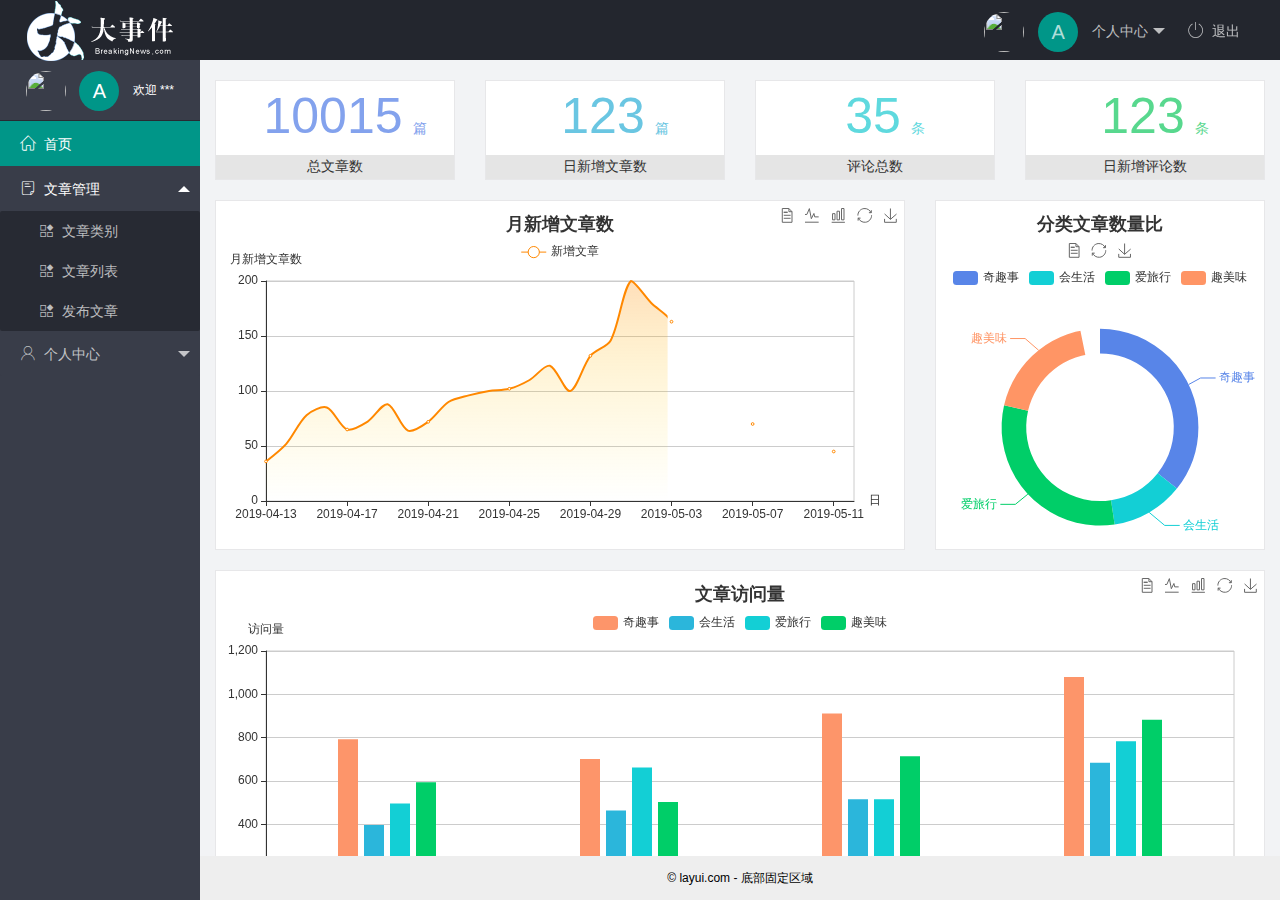
==== commit a1185536: "个人中心功能完成" ====
--- a/index.html
+++ b/index.html
@@ -26,9 +26,21 @@
                             个人中心
                         </a>
                         <dl class="layui-nav-child">
-                            <dd><a href="">基本资料</a></dd>
-                            <dd><a href="">更换头像</a></dd>
-                            <dd><a href="">更换密码</a></dd>
+                            <dd>
+                                <a href="/user/user_info.html" target="fm"
+                                    >基本资料</a
+                                >
+                            </dd>
+                            <dd>
+                                <a href="/user/user_avatar.html" target="fm"
+                                    >更换头像</a
+                                >
+                            </dd>
+                            <dd>
+                                <a href="/user/user_pwd.html" target="fm"
+                                    >更换密码</a
+                                >
+                            </dd>
                         </dl>
                     </li>
                     <li class="layui-nav-item">
@@ -92,7 +104,7 @@
                             >
                             <dl class="layui-nav-child">
                                 <dd>
-                                    <a href="javascript:;"
+                                    <a href="/user/user_info.html" target="fm"
                                         ><i
                                             class="layui-icon layui-icon-app"
                                         ></i
@@ -100,7 +112,7 @@
                                     >
                                 </dd>
                                 <dd>
-                                    <a href="javascript:;"
+                                    <a href="/user/user_avatar.html" target="fm"
                                         ><i
                                             class="layui-icon layui-icon-app"
                                         ></i
@@ -108,7 +120,7 @@
                                     >
                                 </dd>
                                 <dd>
-                                    <a href="javascript:;"
+                                    <a href="/user/user_pwd.html" target="fm"
                                         ><i
                                             class="layui-icon layui-icon-app"
                                         ></i
